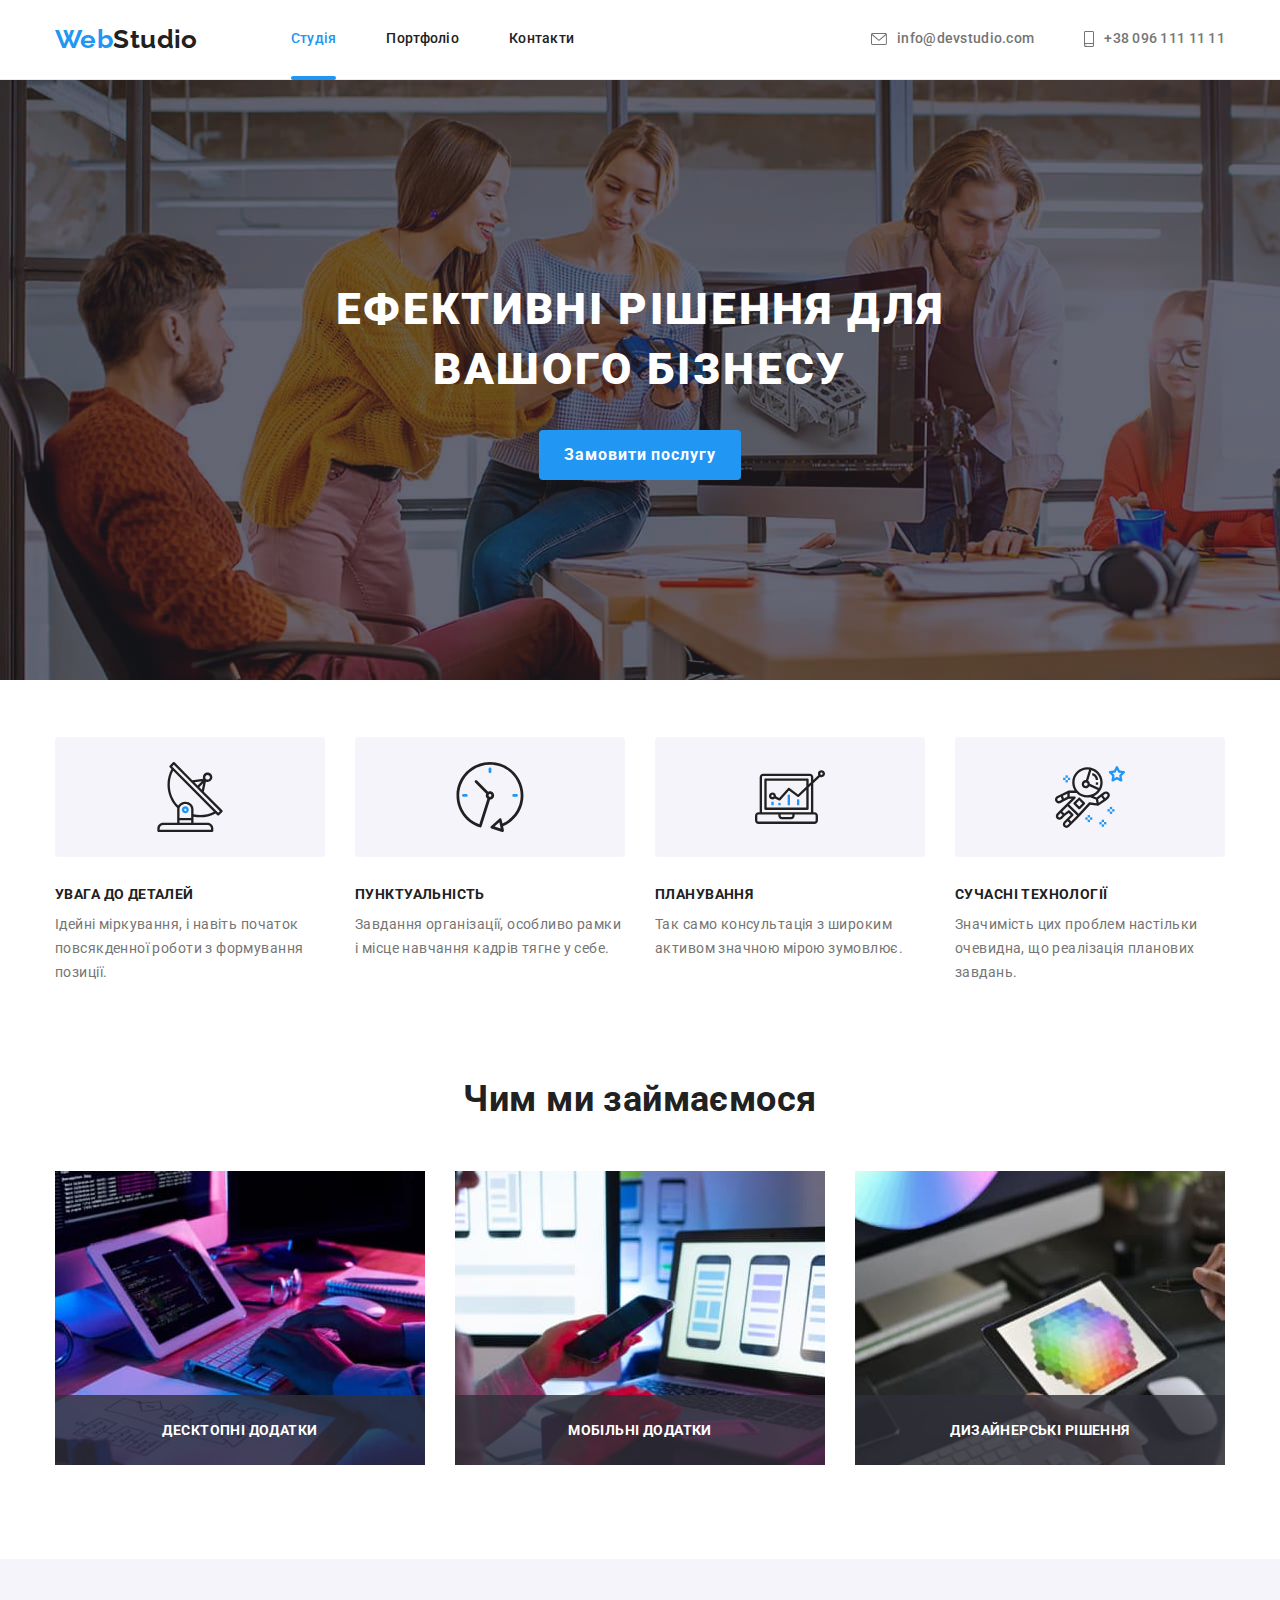
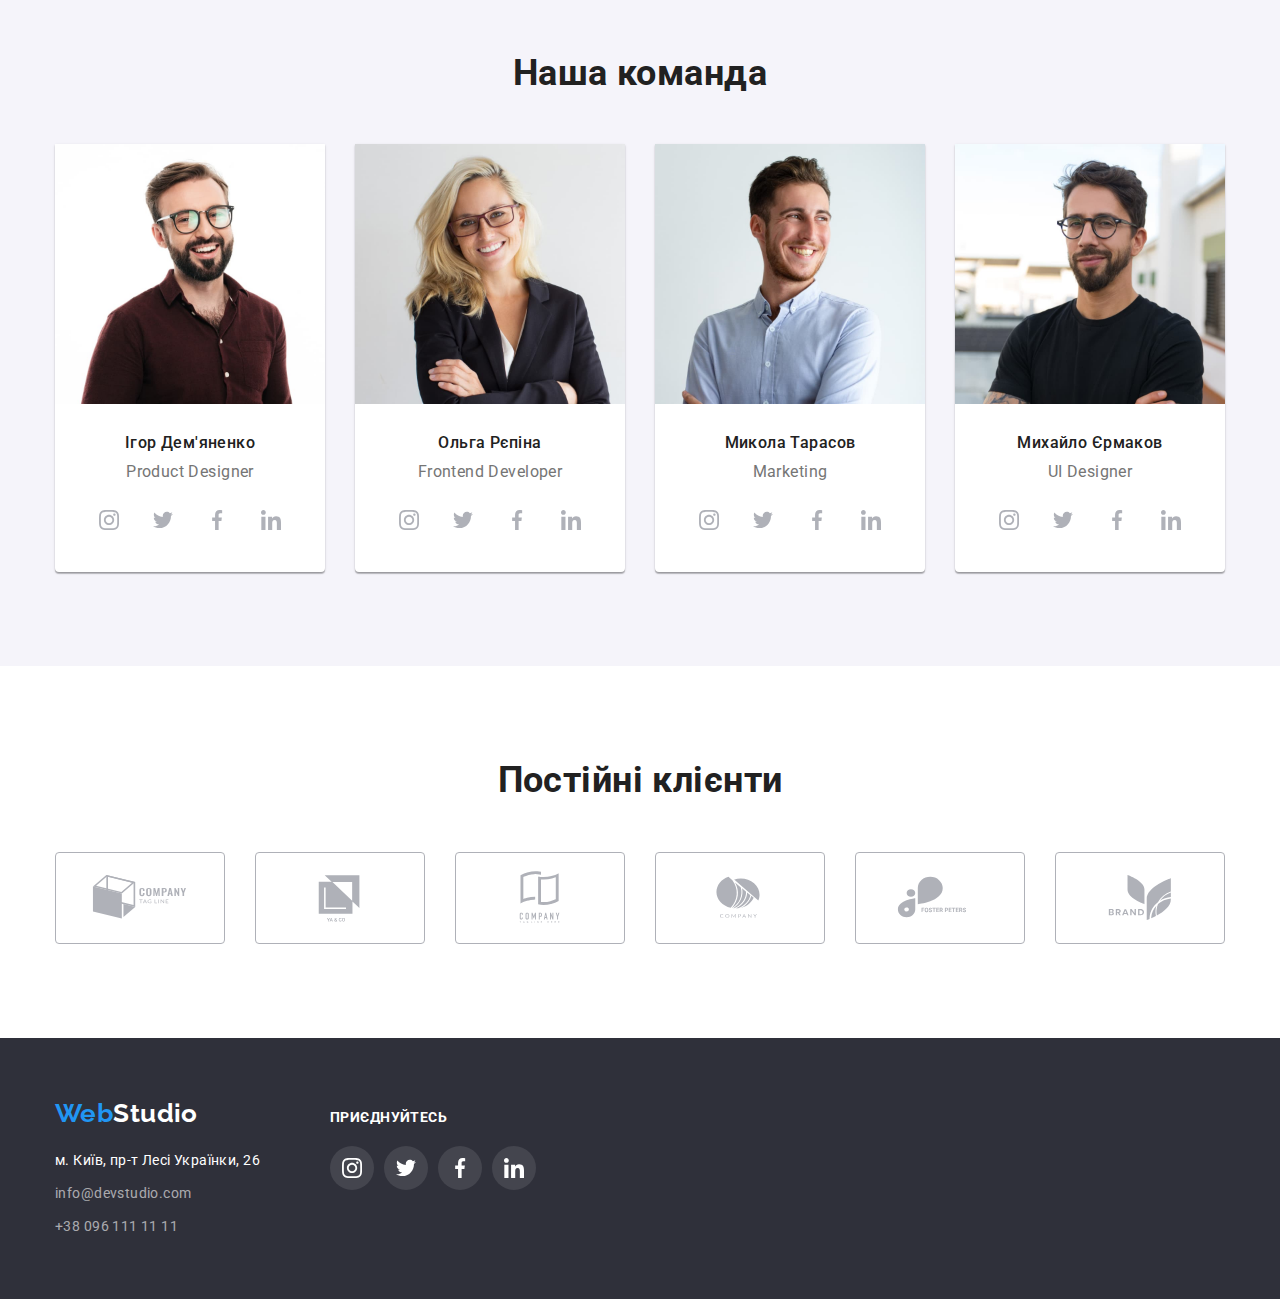
==== index.html @ 9816e1a6 "home5" ====
<!DOCTYPE html>
<html lang="uk">
  <head>
    <meta charset="UTF-8" />
    <meta http-equiv="X-UA-Compatible" content="IE=edge" />
    <meta name="viewport" content="width=device-width, initial-scale=1.0" />
    <title>Студія</title>
    <link rel="preconnect" href="https://fonts.googleapis.com" />
    <link rel="preconnect" href="https://fonts.gstatic.com" crossorigin />
    <link
      href="https://fonts.googleapis.com/css2?family=Raleway:wght@700&family=Roboto:wght@400;500;700;900&display=swap"
      rel="stylesheet"
    />
    <link
      rel="stylesheet"
      href="https://cdnjs.cloudflare.com/ajax/libs/modern-normalize/1.0.0/modern-normalize.min.css"
    />
    <link rel="stylesheet" href="./css/styles.css" />
  </head>
  <body>
    <!--header-->
    <header class="page-header header-portfolio">
      <div class="container">
        <a href="./index.html" class="header-logo-design logo-link"
          ><span class="web-customazation">Web</span>Studio</a
        >
        <nav>
          <ul class="header-list">
            <li class="header-item">
              <a href="./index.html" class="nav-link header-text current-link">Студія</a>
            </li>
            <li class="header-item">
              <a href="./portfolio.html" class="nav-link header-text">Портфоліо</a>
            </li>
            <li class="header-item">
              <a href="#" class="nav-link header-text">Контакти</a>
            </li>
          </ul>
        </nav>
        <ul class="header-contact-info">
          <li class="contact-icon">
            <a
              href="mailto:info@devstudio.com"
              class="mail-design header-text link-design"
            >
              <svg class="icon-image-nav" width="16" height="12">
                <use href="./img/icons.svg#icon-envelope"></use>
              </svg>
              info@devstudio.com</a
            >
          </li>
          <li class="contact-icon">
            <a href="tel:+380961111111" class="tel-design header-text link-design">
              <svg class="icon-image-nav" width="10" height="16">
                <use href="./img/icons.svg#icon-smartphone"></use>
              </svg>
              +38 096 111 11 11</a
            >
          </li>
        </ul>
      </div>
    </header>
    <main>
      <!--section heroe-->
      <section class="heroe-section-design">
        <div class="heroe-container container">
          <h1 class="heroe-title">Ефективні рішення для вашого бізнесу</h1>
          <button type="button" class="heroe-button-design" data-modal-open>
            Замовити послугу
          </button>
        </div>
      </section>
      <!--Чим ми займаємося-->
      <section class="our-activity">
        <div class="container">
          <h2 class="visual-hidden">Наші особливості</h2>
          <ul class="main-prop-list">
            <li class="main-prop-item">
              <div class="prop-icon">
                <svg class="icon-image" width="70" height="70">
                  <use href="./img/icons.svg#icon-antenna"></use>
                </svg>
              </div>
              <h3 class="main-prop-title">Увага до деталей</h3>
              <p class="main-prop-text">
                Ідейні міркування, і навіть початок повсякденної роботи з формування
                позиції.
              </p>
            </li>
            <li class="main-prop-item">
              <div class="prop-icon">
                <svg class="icon-image" width="70" height="70">
                  <use href="./img/icons.svg#icon-clock"></use>
                </svg>
              </div>
              <h3 class="main-prop-title">Пунктуальність</h3>
              <p class="main-prop-text">
                Завдання організації, особливо рамки і місце навчання кадрів тягне у себе.
              </p>
            </li>
            <li class="main-prop-item">
              <div class="prop-icon">
                <svg class="icon-image" width="70" height="70">
                  <use href="./img/icons.svg#icon-diagram"></use>
                </svg>
              </div>
              <h3 class="main-prop-title">Планування</h3>
              <p class="main-prop-text">
                Так само консультація з широким активом значною мірою зумовлює.
              </p>
            </li>
            <li class="main-prop-item">
              <div class="prop-icon">
                <svg class="icon-image" width="70" height="70">
                  <use href="./img/icons.svg#icon-astronaut"></use>
                </svg>
              </div>
              <h3 class="main-prop-title">Сучасні технології</h3>
              <p class="main-prop-text">
                Значимість цих проблем настільки очевидна, що реалізація планових завдань.
              </p>
            </li>
          </ul>
        </div>
      </section>
      <section class="about-our-activity">
        <div class="container">
          <h2 class="about-our-activity-title centered">Чим ми займаємося</h2>
          <ul class="activity-list">
            <li class="activity-item">
              <img
                src="./img/box1.jpg"
                alt="планшет і клавіатура"
                width="370"
                height="294"
              />
              <p class="activity-text">Десктопні додатки</p>
            </li>
            <li class="activity-item">
              <img src="./img/box2.jpg" alt="телефон в руках" width="370" height="294" />
              <p class="activity-text">Мобільні додатки</p>
            </li>
            <li class="activity-item">
              <img src="./img/box3.jpg" alt="кольорографіка" width="370" height="294" />
              <p class="activity-text">Дизайнерські рішення</p>
            </li>
          </ul>
        </div>
      </section>
      <!--Команда-->
      <section class="our-team-section">
        <div class="container team-section">
          <h2 class="our-team-title centered">Наша команда</h2>
          <ul class="our-team-list">
            <li class="our-team-item">
              <img src="./img/team1.jpg" alt="Ігор Дем'яненко" width="270" height="260" />
              <div class="team-border">
                <h3 class="team-name">Ігор Дем'яненко</h3>
                <p class="team-position">Product Designer</p>
                <ul class="team-soc-list">
                  <li class="team-soc-item">
                    <a href="" class="team-soc-link link">
                      <svg class="team-soc-icon" width="20" height="20">
                        <use href="./img/icons.svg#icon-instagram"></use>
                      </svg>
                    </a>
                  </li>
                  <li class="team-soc-item">
                    <a href="" class="team-soc-link link">
                      <svg class="team-soc-icon" width="20" height="20">
                        <use href="./img/icons.svg#icon-twitter"></use>
                      </svg>
                    </a>
                  </li>
                  <li class="team-soc-item">
                    <a href="" class="team-soc-link link">
                      <svg class="team-soc-icon" width="20" height="20">
                        <use href="./img/icons.svg#icon-facebook"></use>
                      </svg>
                    </a>
                  </li>
                  <li class="team-soc-item">
                    <a href="" class="team-soc-link link">
                      <svg class="team-soc-icon" width="20" height="20">
                        <use href="./img/icons.svg#icon-linkedin"></use>
                      </svg>
                    </a>
                  </li>
                </ul>
              </div>
            </li>
            <li class="our-team-item">
              <img src="./img/team2.jpg" alt="Ольга Рєпіна" width="270" height="260" />
              <div class="team-border">
                <h3 class="team-name">Ольга Рєпіна</h3>
                <p class="team-position">Frontend Developer</p>
                <ul class="team-soc-list">
                  <li class="team-soc-item">
                    <a href="" class="team-soc-link link">
                      <svg class="team-soc-icon" width="20" height="20">
                        <use href="./img/icons.svg#icon-instagram"></use>
                      </svg>
                    </a>
                  </li>
                  <li class="team-soc-item">
                    <a href="" class="team-soc-link link">
                      <svg class="team-soc-icon" width="20" height="20">
                        <use href="./img/icons.svg#icon-twitter"></use>
                      </svg>
                    </a>
                  </li>
                  <li class="team-soc-item">
                    <a href="" class="team-soc-link link">
                      <svg class="team-soc-icon" width="20" height="20">
                        <use href="./img/icons.svg#icon-facebook"></use>
                      </svg>
                    </a>
                  </li>
                  <li class="team-soc-item">
                    <a href="" class="team-soc-link link">
                      <svg class="team-soc-icon" width="20" height="20">
                        <use href="./img/icons.svg#icon-linkedin"></use>
                      </svg>
                    </a>
                  </li>
                </ul>
              </div>
            </li>
            <li class="our-team-item">
              <img src="./img/team3.jpg" alt="Микола Тарасов" width="270" height="260" />
              <div class="team-border">
                <h3 class="team-name">Микола Тарасов</h3>
                <p class="team-position">Marketing</p>
                <ul class="team-soc-list">
                  <li class="team-soc-item">
                    <a href="" class="team-soc-link link">
                      <svg class="team-soc-icon" width="20" height="20">
                        <use href="./img/icons.svg#icon-instagram"></use>
                      </svg>
                    </a>
                  </li>
                  <li class="team-soc-item">
                    <a href="" class="team-soc-link link">
                      <svg class="team-soc-icon" width="20" height="20">
                        <use href="./img/icons.svg#icon-twitter"></use>
                      </svg>
                    </a>
                  </li>
                  <li class="team-soc-item">
                    <a href="" class="team-soc-link link">
                      <svg class="team-soc-icon" width="20" height="20">
                        <use href="./img/icons.svg#icon-facebook"></use>
                      </svg>
                    </a>
                  </li>
                  <li class="team-soc-item">
                    <a href="" class="team-soc-link link">
                      <svg class="team-soc-icon" width="20" height="20">
                        <use href="./img/icons.svg#icon-linkedin"></use>
                      </svg>
                    </a>
                  </li>
                </ul>
              </div>
            </li>
            <li class="our-team-item">
              <img src="./img/team4.jpg" alt="Михайло Єрмаков" width="270" height="260" />
              <div class="team-border">
                <h3 class="team-name">Михайло Єрмаков</h3>
                <p class="team-position">UI Designer</p>
                <ul class="team-soc-list">
                  <li class="team-soc-item">
                    <a href="" class="team-soc-link link">
                      <svg class="team-soc-icon" width="20" height="20">
                        <use href="./img/icons.svg#icon-instagram"></use>
                      </svg>
                    </a>
                  </li>
                  <li class="team-soc-item">
                    <a href="" class="team-soc-link link">
                      <svg class="team-soc-icon" width="20" height="20">
                        <use href="./img/icons.svg#icon-twitter"></use>
                      </svg>
                    </a>
                  </li>
                  <li class="team-soc-item">
                    <a href="" class="team-soc-link link">
                      <svg class="team-soc-icon" width="20" height="20">
                        <use href="./img/icons.svg#icon-facebook"></use>
                      </svg>
                    </a>
                  </li>
                  <li class="team-soc-item">
                    <a href="" class="team-soc-link link">
                      <svg class="team-soc-icon" width="20" height="20">
                        <use href="./img/icons.svg#icon-linkedin"></use>
                      </svg>
                    </a>
                  </li>
                </ul>
              </div>
            </li>
          </ul>
        </div>
      </section>
      <!--Постійний клієнти-->
      <section class="our-clients clients-section">
        <div class="container">
          <h2 class="clients-title centered">Постійні клієнти</h2>
          <ul class="our-clients-list">
            <li class="our-clients-item">
              <a href="#" class="our-clients-link">
                <svg class="client-icon" width="106" height="60">
                  <use href="./img/icons.svg#icon-Logo"></use>
                </svg>
              </a>
            </li>
            <li class="our-clients-item">
              <a href="#" class="our-clients-link">
                <svg class="client-icon" width="106" height="60">
                  <use href="./img/icons.svg#icon-Logo1"></use>
                </svg>
              </a>
            </li>
            <li class="our-clients-item">
              <a href="#" class="our-clients-link">
                <svg class="client-icon" width="106" height="60">
                  <use href="./img/icons.svg#icon-Logo2"></use>
                </svg>
              </a>
            </li>
            <li class="our-clients-item">
              <a href="#" class="our-clients-link">
                <svg class="client-icon" width="106" height="60">
                  <use href="./img/icons.svg#icon-Logo3"></use>
                </svg>
              </a>
            </li>
            <li class="our-clients-item">
              <a href="#" class="our-clients-link">
                <svg class="client-icon" width="106" height="60">
                  <use href="./img/icons.svg#icon-Logo4"></use>
                </svg>
              </a>
            </li>
            <li class="our-clients-item">
              <a href="#" class="our-clients-link">
                <svg class="client-icon" width="106" height="60">
                  <use href="./img/icons.svg#icon-Logo5"></use>
                </svg>
              </a>
            </li>
          </ul>
        </div>
      </section>
    </main>
    <!--Футер-->
    <footer class="footer-design">
      <div class="container footer-section">
        <div class="footer-logo-nav">
          <a href="./index.html" class="footer-logo-design logo-link"
            ><span class="web-customazation">Web</span>Studio</a
          >
          <address class="footer-address-list">
            <ul class="address-position-list">
              <li class="address-position">
                <a
                  class="address-contact-info link-design"
                  href="https://goo.gl/maps/CPtrU1FHBa2aNyZL9"
                  target="_blank"
                  rel="noopener noreferrer"
                >
                  <span class="street-info">м. Київ, пр-т Лесі Українки, 26</span></a
                >
              </li>
              <li class="address-position">
                <a
                  href="mailto:info@devstudio.com"
                  class="footer-mail-design footer-link-design"
                  >info@devstudio.com</a
                >
              </li>
              <li class="address-position">
                <a href="tel:+380961111111" class="footer-tel-design footer-link-design"
                  >+38 096 111 11 11</a
                >
              </li>
            </ul>
          </address>
        </div>
        <div class="soc-net-section">
          <h2 class="comp-net-title">Приєднуйтесь</h2>
          <ul class="comp-net-list list">
            <li class="comp-net-item">
              <a href="#" class="comp-net-link link">
                <svg class="comp-net-icon" width="20" height="20">
                  <use href="./img/icons.svg#icon-instagram"></use></svg
              ></a>
            </li>
            <li>
              <a href="#" class="comp-net-link link">
                <svg class="comp-net-icon" width="20" height="20">
                  <use href="./img/icons.svg#icon-twitter"></use></svg
              ></a>
            </li>
            <li>
              <a href="#" class="comp-net-link link">
                <svg class="comp-net-icon" width="20" height="20">
                  <use href="./img/icons.svg#icon-facebook"></use></svg
              ></a>
            </li>
            <li>
              <a href="#" class="comp-net-link link">
                <svg class="comp-net-icon" width="20" height="20">
                  <use href="./img/icons.svg#icon-linkedin"></use></svg
              ></a>
            </li>
          </ul>
        </div>
      </div>
    </footer>
    <div class="backdrop is-hidden" data-modal>
      <div class="modal-window">
        <button type="button" class="modal-button" data-modal-close>
          <svg class="modal-icon" width="11" height="11">
            <use href="./img/icons.svg#icon-Vector"></use>
          </svg>
        </button>
      </div>
    </div>
    <script src="./js/modal.js"></script>
  </body>
</html>
---- css/styles.css ----
/* оформлення головної сторінки */

/* Header navigation design */
:root {
  --color-one--: #ffffff;
  --color-two--: #2196f3;
  --color-three--: #212121;
  --color-four--: #757575;
  --color-five--: #f5f4fa;
}

html {
  box-sizing: border-box;
}
*,
*::after,
*::before {
  box-sizing: border-box;
}

body {
  font-family: "Roboto", sans-serif;
  font-size: 14px;
  letter-spacing: 0.03em;
  color: var(--color-three--);
  background-color: var(--color-one--);
  margin: 0;
}
ul {
  list-style: none;
  padding: 0;
  margin: 0;
}
/* .link-design {
  text-decoration: none;
} */
.logo-link {
  text-decoration: none;
}

img {
  display: block;
  max-width: 100%;
  height: auto;
}

/*------------------------ HEADER DESIGN--------------------*/
.container {
  width: 1200px;
  margin-right: auto;
  margin-left: auto;
  padding-left: 15px;
  padding-right: 15px;
}
.page-header {
  height: 80px;
  border-bottom: 1px solid #ececec;
  padding-top: 24px;
  padding-bottom: 24px;
}

.header-text {
  font-weight: 500;
  font-size: 14px;
  line-height: 1.14;
  letter-spacing: 0.02em;
}
.footer-logo-design,
.web-customazation {
  font-family: Raleway, sans-serif;
  font-weight: 700;
  font-size: 26px;
  line-height: 1.19;
  color: var(--color-one--);
}

.header-logo-design {
  font-family: "Raleway", sans-serif;
  font-weight: 700;
  font-size: 26px;
  line-height: 1.19;
  color: var(--color-three--);
  margin-right: 93px;
  align-items: center;
}
.header-list {
  display: flex;
  align-items: center;
}

.header-item:not(:last-child) {
  margin-right: 50px;
}
.page-header .container {
  display: flex;
  align-items: center;
}

.portfolio-contact-info,
.header-contact-info {
  margin-left: auto;
}
.page-header .portfolio-contact-info {
  display: flex;
  column-gap: 30px;
}
.page-header .header-contact-info {
  display: flex;
  column-gap: 50px;
}
.contact-icon {
  display: flex;
  background-color:transparent;
  align-items: center;
  justify-items: center;
  fill:var(--color-four--);

}

.icon-image-nav{
  margin-right: 10px;
}

.contact-icon:hover, 
.contact-icon:focus {
  background-color: var(--color-one--);
  fill: var(--color-two--);
}

.mail-design,
.tel-design {
  display: flex;
  align-items: center;
}

/*-------------------------links design--------------------------------*/

.link-design {
  color: var(--color-three--);
  text-decoration: none;
  transition: background-color 250ms cubic-bezier(0.4, 0, 0.2, 1);
}
.nav-link {
 color: var(--color-three--);
 display: block;
  text-decoration: none;
  position: relative; 

  transition: background-color 250ms cubic-bezier(0.4, 0, 0.2, 1);
}

.nav-link.current-link::after {
  content: '';
  display: block;
  width: 100%;
  height: 4px;
  border-radius: 2px;
  background-color: var(--color-two--);
  position: absolute;
  left: 0;
  bottom: -33px;
}

.nav-link:hover,
.nav-link:focus,
.web-customazation,
.link-design:hover,
.link-design:focus,
.mail-design:hover,
.mail-design:focus,
.tel-design:hover,
.tel-design:focus {
  color: var(--color-two--);
}
.mail-design,
.tel-design {
  color: var(--color-four--);
}
.section {
  display: block;
}

.centered {
  text-align: center;
}

/*------------------------ HEROE SECTION DESIGN--------------------*/

.heroe-title {
  font-weight: 900;
  font-size: 44px;
  line-height: 1.36;
  letter-spacing: 0.06em;
  text-transform: uppercase;
  color: var(--color-one--);
  max-width: 696px;
  display: inline-block;
  margin: 0;
}

.heroe-section-design {
  height: 600px;
  background-image:linear-gradient(
  rgba(47, 48, 58, 0.4), 
  rgba(47, 48, 58, 0.4)), 
  url(../img/hero-bg.jpg);
  background-color: #C4C4C4;
  padding: 200px 0px;
  text-align: center;
  margin-left: auto;
  margin-right: auto;
}
.heroe-container {
  width: 696px;
}

.heroe-button-design {
  font-family: inherit;
  font-weight: 700;
  font-size: 16px;
  line-height: 1.87;
  letter-spacing: 0.06em;
  color: var(--color-one--);
  background-color: var(--color-two--);
  cursor: pointer;
  border-radius: 4px;
  border: transparent;
  padding: 10px 25px;
  display: inline-block;
  text-align: center;
  margin-top: 30px;
  transition: background-color 250ms cubic-bezier(0.4, 0, 0.2, 1);
}

.heroe-button-design:hover,
.heroe-button-design:focus {
  background-color: #188ce8;
  box-shadow: 0px 4px 4px rgba(0, 0, 0, 0.25));
}

/*------------------------ЧИМ МИ ЗАЙМАЄМОСЯ--------------------*/
.visual-hidden {
  position: absolute;
  white-space: nowrap;
  width: 1px;
  height: 1px;
  overflow: hidden;
  border: 0;
  padding: 0;
  clip: rect(0 0 0 0);
  clip-path: inset(50%);
  margin: -1px;
}
.our-activity {
  padding-top: 57px;
  padding-bottom: 94px;
}

h3.main-prop-title {
  margin-top: 0;
}

.main-prop-list {
  display: flex;
  column-gap: 30px;
}
.main-prop-list .main-prop-item {
  width: calc((100% - 90px) / 4);
  justify-content: center;
}
.main-prop-title {
  font-weight: 700;
  font-size: 14px;
  line-height: 1.14;
  text-transform: uppercase;
  margin-bottom: 10px;
}
.main-prop-text {
  font-weight: 400;
  font-size: 14px;
  line-height: 1.71;
  color: var(--color-four--);
  margin-bottom: 0;
  margin-top: 0;
}

.prop-icon {
  margin-bottom: 30px;
  background-color:#F5F4FA; 
  border-radius: 4px;
  display: flex;
  margin-left: auto;
  margin-right: auto;
  justify-content: center;
  align-items: center;
  width: 270px;
  height: 120px;
}


/*------------------------ ABOUT OUR ACTIVITY--------------------*/

.about-our-activity {
  padding-bottom: 94px;
}

.about-our-activity-title {
  font-family: inherit;
  font-weight: 700;
  font-size: 36px;
  line-height: 1.16;
  margin-top: 0;
  margin-bottom: 50px;
}

.activity-list {
  display: flex;
  column-gap: 30px;
  flex-direction: row;
}

.activity-text {
  display: flex;
  font-family: inherit;
  font-size: 14px;
  font-weight: 700;
  text-transform: uppercase;
  line-height: 1.17;
  color: var(--color-one--);
  background-color: rgba(47, 48, 58, 0.8);
  height: 70px;
  width: 100%;
  margin: 0;
  padding-top: 27px;
  padding-bottom: 27px; 
  justify-content: center;

  position: absolute;
  bottom: 0;
  right: 0;
}

.activity-item {
  width: calc((100% - 60px) / 3);
  position: relative;
}

/*------------------------ OUR TEAM--------------------*/
.our-team-section {
  background-color: var(--color-five--);
  padding-bottom: 94px;
  padding-top: 94px;
}
.our-team-list {
  display: flex;
  column-gap: 30px;
}
.our-team-item {
  background-color: white;
  width: calc((100% - 90px) / 4);
  border-bottom-left-radius: 4px;
  border-bottom-right-radius: 4px;
  box-shadow: 0px 1px 3px rgba(0, 0, 0, 0.12), 0px 1px 1px rgba(0, 0, 0, 0.14),
    0px 2px 1px rgba(0, 0, 0, 0.2);
}

.team-soc-list {
display: flex;
justify-content: center;
gap: 10px;
}

.team-soc-icon {
  fill:#AFB1B8;
  transition: fill 250ms cubic-bezier(0.4, 0, 0.2, 1);
}

.team-soc-link {
  width: 44px;
  height: 44px;
  border-radius: 50%;
  background-color: transparent;
  display: flex;
  align-items: center;
  justify-content: center;
  transition: background-color 250ms cubic-bezier(0.4, 0, 0.2, 1),
  fill 250ms cubic-bezier(0.4, 0, 0.2, 1);
}

.team-soc-link:hover,
.team-soc-link:focus {
  background-color: var(--color-two--);
}
.team-soc-link:hover .team-soc-icon, 
.team-soc-link:focus .team-soc-icon {
  fill: #ffffff;
}

.team-border {
  padding-bottom: 30px;
  padding-top: 30px;
}

.our-team-title {
  font-weight: 700;
  font-size: 36px;
  line-height: 1.16;
  margin-top: 0;
  margin-bottom: 50px;
}
.team-name {
  font-weight: 500;
  font-size: 16px;
  line-height: 1.18;
  margin-bottom: 10px;
  margin-top: 0;
  text-align: center;

}
.team-position {
  font-size: 16px;
  line-height: 1.18;
  color: var(--color-four--);
  margin: 0;
  text-align: center;
  margin-bottom: 16px;
}

/*------------------------ Наші клієнти--------------------*/

.clients-section {
  padding-top: 94px;
  padding-bottom: 94px;  
}

.clients-title {
  font-family: inherit;
  font-weight: 700;
  font-size: 36px;
  line-height: 1.16;
  margin-top: 0;
  margin-bottom: 50px;
}

.our-clients-list {
  display: flex;
  column-gap: 30px;
}

.our-clients-item{
  width: 170px;
  
}
.our-clients-link {
 display: flex;
 border: 1px solid #AFB1B8; 
 border-radius: 4px;
 width: 100%;
 height: 92px;
 justify-content: center;
 align-items: center;
 fill: #AFB1B8;
 transition: background-color 250ms cubic-bezier(0.4, 0, 0.2, 1),
 fill 250ms cubic-bezier(0.4, 0, 0.2, 1), border 250ms cubic-bezier(0.4, 0, 0.2, 1); 
}

.our-clients-link:hover,
.our-clients-link:focus{
  fill: var(--color-two--);
  border: 1px solid var(--color-two--);
}



/*------------------------ FOOTER--------------------*/
.footer-design {
  background-color: #2f303a;
  padding-top: 60px;
  padding-bottom: 60px;
}
.footer-section{
  display: flex;
  align-items: baseline;
  gap: 70px;
}

.address-position:not(:last-child) {
  margin-top: 0px;
  margin-bottom: 9px;
}

.footer-address-list{
  margin-top: 20px;
}

.address-contact-info {
  font-family: inherit;
  font-size: 14px;
  line-height: 1.71;
  display: inline-block;
}
.street-info {
  color: var(--color-one--);
  font-style: normal;
  transition: color 250ms cubic-bezier(0.4, 0, 0.2, 1);
}
.footer-mail-design,
.footer-tel-design {
  font-family: inherit;
  font-style: normal;
  font-size: 14px;
  line-height: 1.71;
  color: rgba(255, 255, 255, 0.6);
  transition: color 250ms cubic-bezier(0.4, 0, 0.2, 1);
}

.footer-link-design {
  text-decoration: none;
}
.footer-mail-design:hover,
.footer-mail-design:focus,
.footer-tel-design:hover,
.footer-tel-design:focus,
.street-info:hover,
.street-info:focus {
  color: var(--color-two--);
}

.comp-net-title {
  font-family: inherit;
  font-weight: 700;
  font-size: 14px;
  line-height: 1.14;
  color: var(--color-one--);
  text-transform: uppercase;
  justify-content: center;
  margin-top: 0;
  margin-bottom: 0;
}
.soc-net-section{
width: 206px;
}

.comp-net-list{
  display: flex;
  justify-content: center;
  column-gap: 10px;
  margin-top: 20px;
}

.comp-net-icon {
  fill: var(--color-one--);
}

.comp-net-link {
  width: 44px;
  height: 44px;
  border-radius: 50%;
  background-color:rgba(255, 255, 255, 0.1);
  display: flex;
  align-items: center;
  justify-content: center;
  transition: background-color 250ms cubic-bezier(0.4, 0, 0.2, 1),
  fill 250ms cubic-bezier(0.4, 0, 0.2, 1);
}

.comp-net-link:hover,
.comp-net-link:focus {
  background-color: var(--color-two--);
}
.comp-net-link:hover .comp-net-icon, 
.comp-net-link:focus .comp-net-icon {
  fill: #ffffff;

}

/*------------------------ BACKDROP DESIGN--------------------*/
.backdrop {
width: 100%;
height: 100%;
top: 0;
background-color: rgba(0, 0, 0, 0.2);
position: fixed;

transition: opacity 500ms cubic-bezier(0.25, 0.46, 0.45, 0.94), visibility 500ms;
}

.modal-window {
height: 581px;
width: 528px;
background-color: var(--color-one--);
box-shadow: 0px 1px 3px rgba(0, 0, 0, 0.12), 0px 1px 1px rgba(0, 0, 0, 0.14), 0px 2px 1px rgba(0, 0, 0, 0.2);
border-radius: 4px;
position: absolute;
top: 50%;
left: 50%;
transform: translate(-50%, -50%) scale(1) rotate(0);
transition: transform 400ms linear, height 500ms linear;
}

.backdrop.is-hidden .modal-window {
  transform: translate(-50%,-50%) scale(0) rotate(-180deg);
  transition: transform 400ms linear;
}

.modal-button {
  display: flex;
  align-items: center;
  justify-content: center;
  position: absolute;
  top: 8px;
  right: 8px;
  height: 30px;
  width: 30px;
  border-radius: 50%;
  background-color: var(--color-one--);
  border: 1px solid rgba(0, 0, 0, 0.1);
  box-shadow: 0px 1px 3px rgba(0, 0, 0, 0.12), 0px 1px 1px rgba(0, 0, 0, 0.14), 0px 2px 1px rgba(0, 0, 0, 0.2);

}

.is-hidden {
  opacity: 0;
  visibility: hidden;
  pointer-events: none;
}


/*------------------------ PORTFOLIO PAGE DESIGN--------------------*/
.current-link {
  color: var(--color-two--);
}

/*-------------------BUTTONS----------------------*/
.btn-design {
  font-family: inherit;
  font-size: 16px;
  line-height: 1.62;
  font-weight: 500;
  background: var(--color-five--);
  color: var(--color-three--)
  cursor: pointer;
  border-radius: 4px;
  border-color: transparent;
  padding: 6px 22px;
  display: inline-block;
  text-align: center;
  shadow: 0px 4px 4px rgba(0, 0, 0, 0.25);
  transition: color 250ms cubic-bezier(0.4, 0, 0.2, 1),
  background-color 250ms cubic-bezier(0.4, 0, 0.2, 1),
  box-shadow 250ms cubic-bezier(0.4, 0, 0.2, 1),
  border-radius 250ms cubic-bezier(0.4, 0, 0.2, 1);
}

  .btn-design:hover,
  .btn-design:focus {
  color: var(--color-one--);
  background-color: var(--color-two--);
  box-shadow: 0px 3px 1px rgba(0, 0, 0, 0.1), 0px 1px 2px rgba(0, 0, 0, 0.08), 0px 2px 2px rgba(0, 0, 0, 0.12);
border-radius: 4px;
}
/*------------------------ PROJECTS EXAMPLES--------------------*/
.work-filtr {
  padding-top: 83px;
  padding-bottom: 105px;
}

.work-filtr-list {
  display: flex;
  justify-content: center;
  margin-bottom: 50px;
  column-gap: 8px;
}
.project-example-list {
  display: flex;
  flex-wrap: wrap;
  gap: 30px;
}
.project-example-link{
  display: block;
}

.project-example-item {
  width: calc((100% - 60px) / 3);
  margin-bottom: 30px;
}

.project-example-item:hover .project-slider-text{
transform: translateY(0);
}
.project-slider {
  position: relative;
  overflow: hidden;
}
.project-slider-text {
  font-family: inherit;
  position: absolute;
  display: block;
  top: 0;
  left: 0;
  font-size: 18px;
  font-weight: 400;
  line-height: 1.55;
  background-color:var(--color-two--) ;
  color:var(--color-one--);
  margin: 0;
  height: 100%;
  padding: 63px 24px;

  transform: translateY(100%);
  transition: transform 300ms cubic-bezier(0.4, 0, 0.2, 1);

}

.project-example-item:hover,
.project-example-item:focus 
.project-slider-text {
  box-shadow: 0px 1px 1px rgba(0, 0, 0, 0.12), 
0px 4px 4px rgba(0, 0, 0, 0.06), 
1px 4px 6px rgba(0, 0, 0, 0.16);
}

.text-border {
  border-right: 1px solid #ececec;
  border-left: 1px solid #ececec;
  border-bottom: 1px solid #ececec;
  padding: 20px 24px;
}

.project-text {
  font-size: 16px;
  line-height: 1.8;
  color: var(--color-four--);
  margin-top: 0;
  margin-bottom: 0;
}
.project-title {
  font-weight: 700;
  font-size: 18px;
  line-height: 2;
  letter-spacing: 0.06em;
  color: var(--color-three--);
  margin-bottom: 4px;
  margin-top: 0;
}

a {
  text-decoration: none;
}
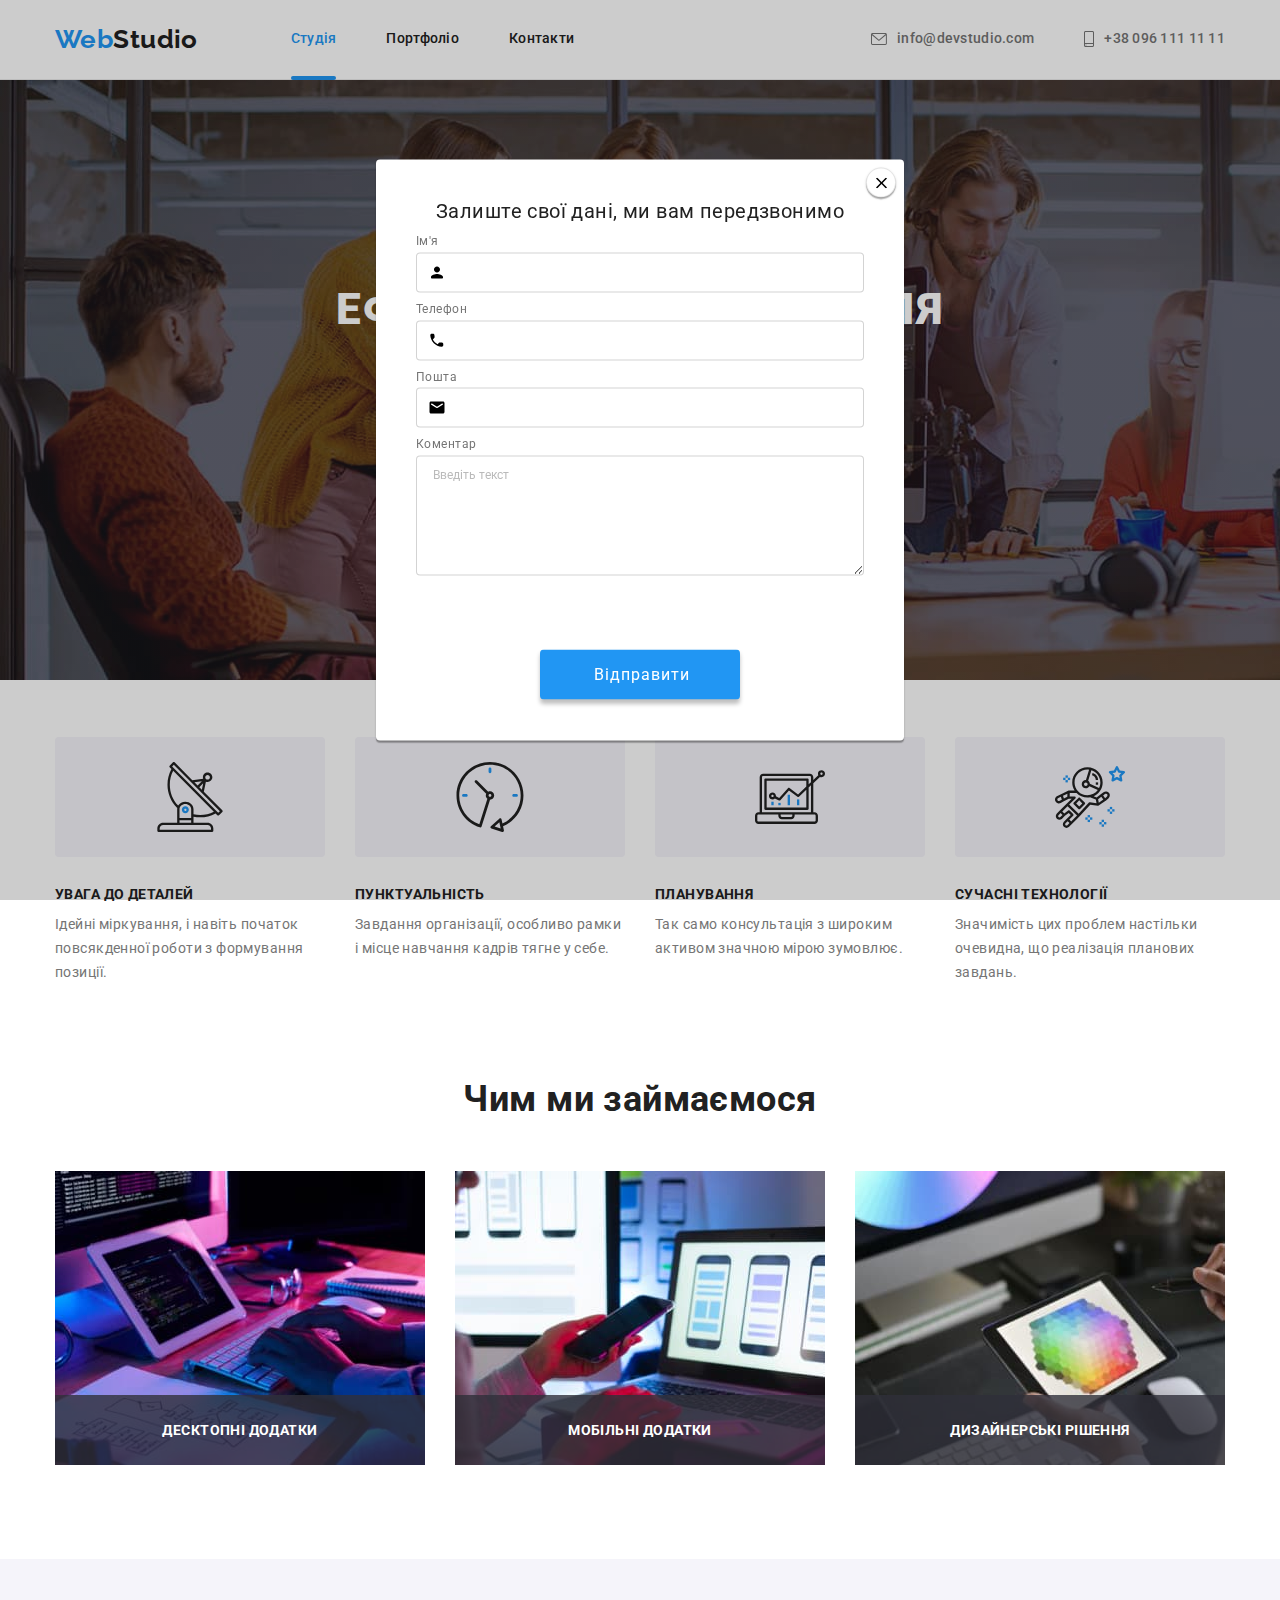
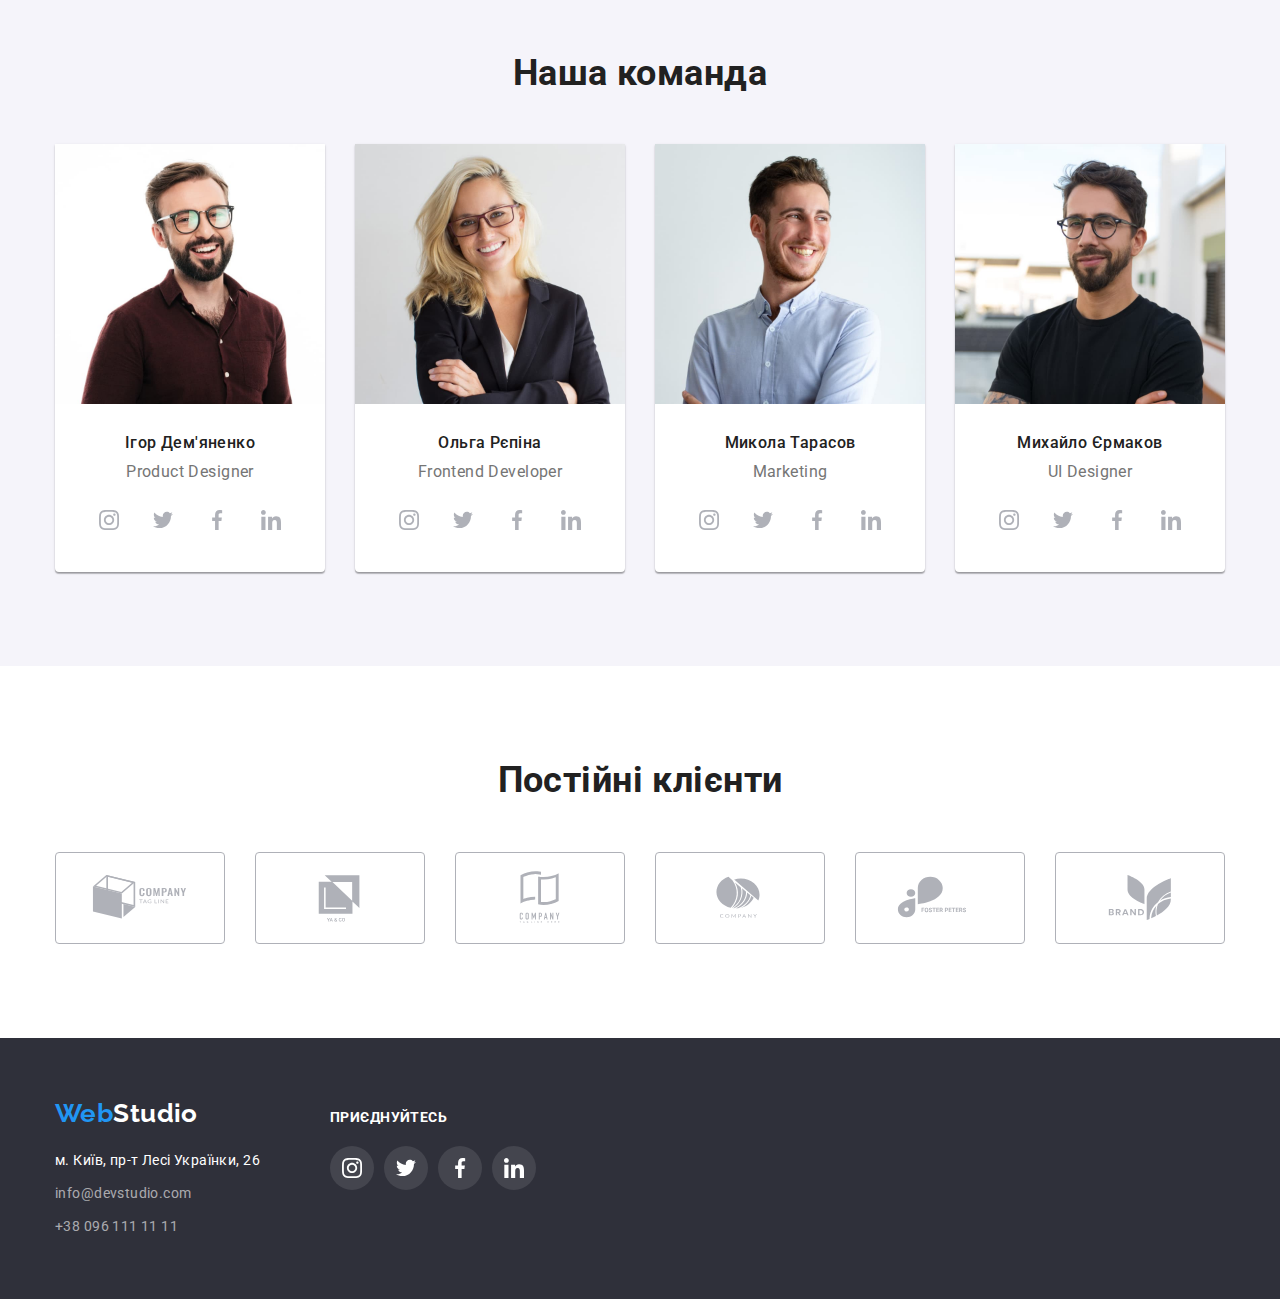
==== commit 21aa002e: "first variant of modal form added" ====
--- a/index.html
+++ b/index.html
@@ -419,13 +419,64 @@
         </div>
       </div>
     </footer>
-    <div class="backdrop is-hidden" data-modal>
+    <div class="backdrop" data-modal>
       <div class="modal-window">
         <button type="button" class="modal-button" data-modal-close>
           <svg class="modal-icon" width="11" height="11">
             <use href="./img/icons.svg#icon-Vector"></use>
           </svg>
         </button>
+        <p class="modal-title">Залиште свої дані, ми вам передзвонимо</p>
+        <form class="modal-form">
+          <div class="input-field">
+          <label>
+            <span class="input-title">Ім'я</span>
+            <input 
+            type="text" 
+            name="username" 
+            class="input-form">
+          </label>
+          <svg class="input-icon" width="18" height="18">
+            <use href="./img/icons.svg#icon-person-black-18dp-1"></use>
+          </svg>
+        </div>
+        <div class="input-field">
+          <label>
+            <span class="input-title">Телефон</span>
+            <input
+            minlength="10"
+            maxlength="13" 
+            type="tel" 
+            name="user_phone" 
+            class="input-form">
+          </label>
+          <svg class="input-icon" width="18" height="18">
+            <use href="./img/icons.svg#icon-phone-black-18dp-1"></use>
+          </svg>
+        </div> 
+        <div class="input-field">
+          <label>
+            <span class="input-title">Пошта</span>
+            <input 
+            type="mail" 
+            name="user_email" 
+            class="input-form"
+            required> 
+          </label>
+          <svg class="input-icon" width="18" height="18">
+            <use href="./img/icons.svg#icon-email-black-18dp-1"></use>
+          </svg>
+        </div>
+        <div class="input-field">
+          <label>  
+          <span class="input-title">Коментар</span>
+            <textarea name="comment" 
+            class="input-form-comment"
+            placeholder="Введіть текст"></textarea>
+          </label>
+        </div>
+          <button type="submit" class="form-btn">Відправити</button>
+        </form>
       </div>
     </div>
     <script src="./js/modal.js"></script>
--- a/css/styles.css
+++ b/css/styles.css
@@ -584,47 +584,6 @@
 
 transition: opacity 500ms cubic-bezier(0.25, 0.46, 0.45, 0.94), visibility 500ms;
 }
-
-.modal-window {
-height: 581px;
-width: 528px;
-background-color: var(--color-one--);
-box-shadow: 0px 1px 3px rgba(0, 0, 0, 0.12), 0px 1px 1px rgba(0, 0, 0, 0.14), 0px 2px 1px rgba(0, 0, 0, 0.2);
-border-radius: 4px;
-position: absolute;
-top: 50%;
-left: 50%;
-transform: translate(-50%, -50%) scale(1) rotate(0);
-transition: transform 400ms linear, height 500ms linear;
-}
-
-.backdrop.is-hidden .modal-window {
-  transform: translate(-50%,-50%) scale(0) rotate(-180deg);
-  transition: transform 400ms linear;
-}
-
-.modal-button {
-  display: flex;
-  align-items: center;
-  justify-content: center;
-  position: absolute;
-  top: 8px;
-  right: 8px;
-  height: 30px;
-  width: 30px;
-  border-radius: 50%;
-  background-color: var(--color-one--);
-  border: 1px solid rgba(0, 0, 0, 0.1);
-  box-shadow: 0px 1px 3px rgba(0, 0, 0, 0.12), 0px 1px 1px rgba(0, 0, 0, 0.14), 0px 2px 1px rgba(0, 0, 0, 0.2);
-
-}
-
-.is-hidden {
-  opacity: 0;
-  visibility: hidden;
-  pointer-events: none;
-}
-
 
 /*------------------------ PORTFOLIO PAGE DESIGN--------------------*/
 .current-link {
@@ -747,3 +706,125 @@
 a {
   text-decoration: none;
 }
+
+/*------------------------ MODAL WINDOW--------------------*/
+.modal-window {
+height: 581px;
+width: 528px;
+background-color: var(--color-one--);
+box-shadow: 0px 1px 3px rgba(0, 0, 0, 0.12), 0px 1px 1px rgba(0, 0, 0, 0.14), 0px 2px 1px rgba(0, 0, 0, 0.2);
+border-radius: 4px;
+position: absolute;
+top: 50%;
+left: 50%;
+transform: translate(-50%, -50%) scale(1) rotate(0);
+transition: transform 400ms linear, height 500ms linear;
+padding: 40px;
+}
+
+.backdrop.is-hidden .modal-window {
+  transform: translate(-50%,-50%) scale(0) rotate(-180deg);
+  transition: transform 400ms linear;
+}
+
+.modal-button {
+  display: flex;
+  align-items: center;
+  justify-content: center;
+  position: absolute;
+  top: 8px;
+  right: 8px;
+  height: 30px;
+  width: 30px;
+  border-radius: 50%;
+  background-color: var(--color-one--);
+  border: 1px solid rgba(0, 0, 0, 0.1);
+  box-shadow: 0px 1px 3px rgba(0, 0, 0, 0.12), 0px 1px 1px rgba(0, 0, 0, 0.14), 0px 2px 1px rgba(0, 0, 0, 0.2);
+}
+
+.is-hidden {
+  opacity: 0;
+  visibility: hidden;
+  pointer-events: none;
+}
+
+.modal-title{
+  font-size: 20px;
+  color: var(--color-three--);
+  display: block;
+  text-align: center;
+  margin-bottom: 12px;
+  margin-top: 0;
+}
+.input-form{
+  display: block;
+  width: 100%;
+  height: 40px;
+  border-radius: 4px;
+  border: 1px solid rgba(33, 33, 33, 0.2);
+  font-size: 12px;
+  color: rgba(117, 117, 117, 0.5);
+  padding-left: 42px;
+}
+.input-title{
+  display: block;
+  font-size: 12px;
+  color: var(--color-four--);
+  margin-bottom: 4px;
+}
+.input-form-comment{
+  display: block;
+  font-size: 12px;
+  color: var(--color-four--);
+  height: 120px; 
+  width: 100%;
+  border-radius: 4px;
+  border: 1px solid rgba(33, 33, 33, 0.2);
+  margin-bottom: 74px;
+  padding-left: 16px;
+  padding-top: 12px;
+}
+.input-form-comment::placeholder {
+  display: block;
+  font-size: 12px;
+  color: rgba(117, 117, 117, 0.5);
+}
+
+.form-btn{
+  display: flex;
+  color: var(--color-one--);
+  font-size: 16px;
+  background-color: var(--color-two--);
+  letter-spacing: 0.06em;
+  align-items: center;
+  border-color: transparent;
+  border-radius: 4px;
+  box-shadow: 0px 4px 4px rgba(0, 0, 0, 0.25);
+  width: 200px;
+  height: 50px;
+  margin-left: auto;
+  margin-right: auto;
+  padding: 10px 52px;
+  cursor: pointer;
+  transition: background-color 250ms cubic-bezier(0.4, 0, 0.2, 1),
+  box-shadow 250ms cubic-bezier(0.4, 0, 0.2, 1),
+  border-radius 250ms cubic-bezier(0.4, 0, 0.2, 1);
+}
+
+.form-btn:hover,
+.form-btn:focus{
+  background-color:#188CE8;
+  box-shadow: 0px 4px 4px rgba(0, 0, 0, 0.15);
+}
+
+.input-field:not(:last-of-type){
+  margin-bottom: 10px;
+  position: relative;
+}
+
+.input-icon{
+  position: absolute;
+  left: 12px;
+  top: 50%;
+
+}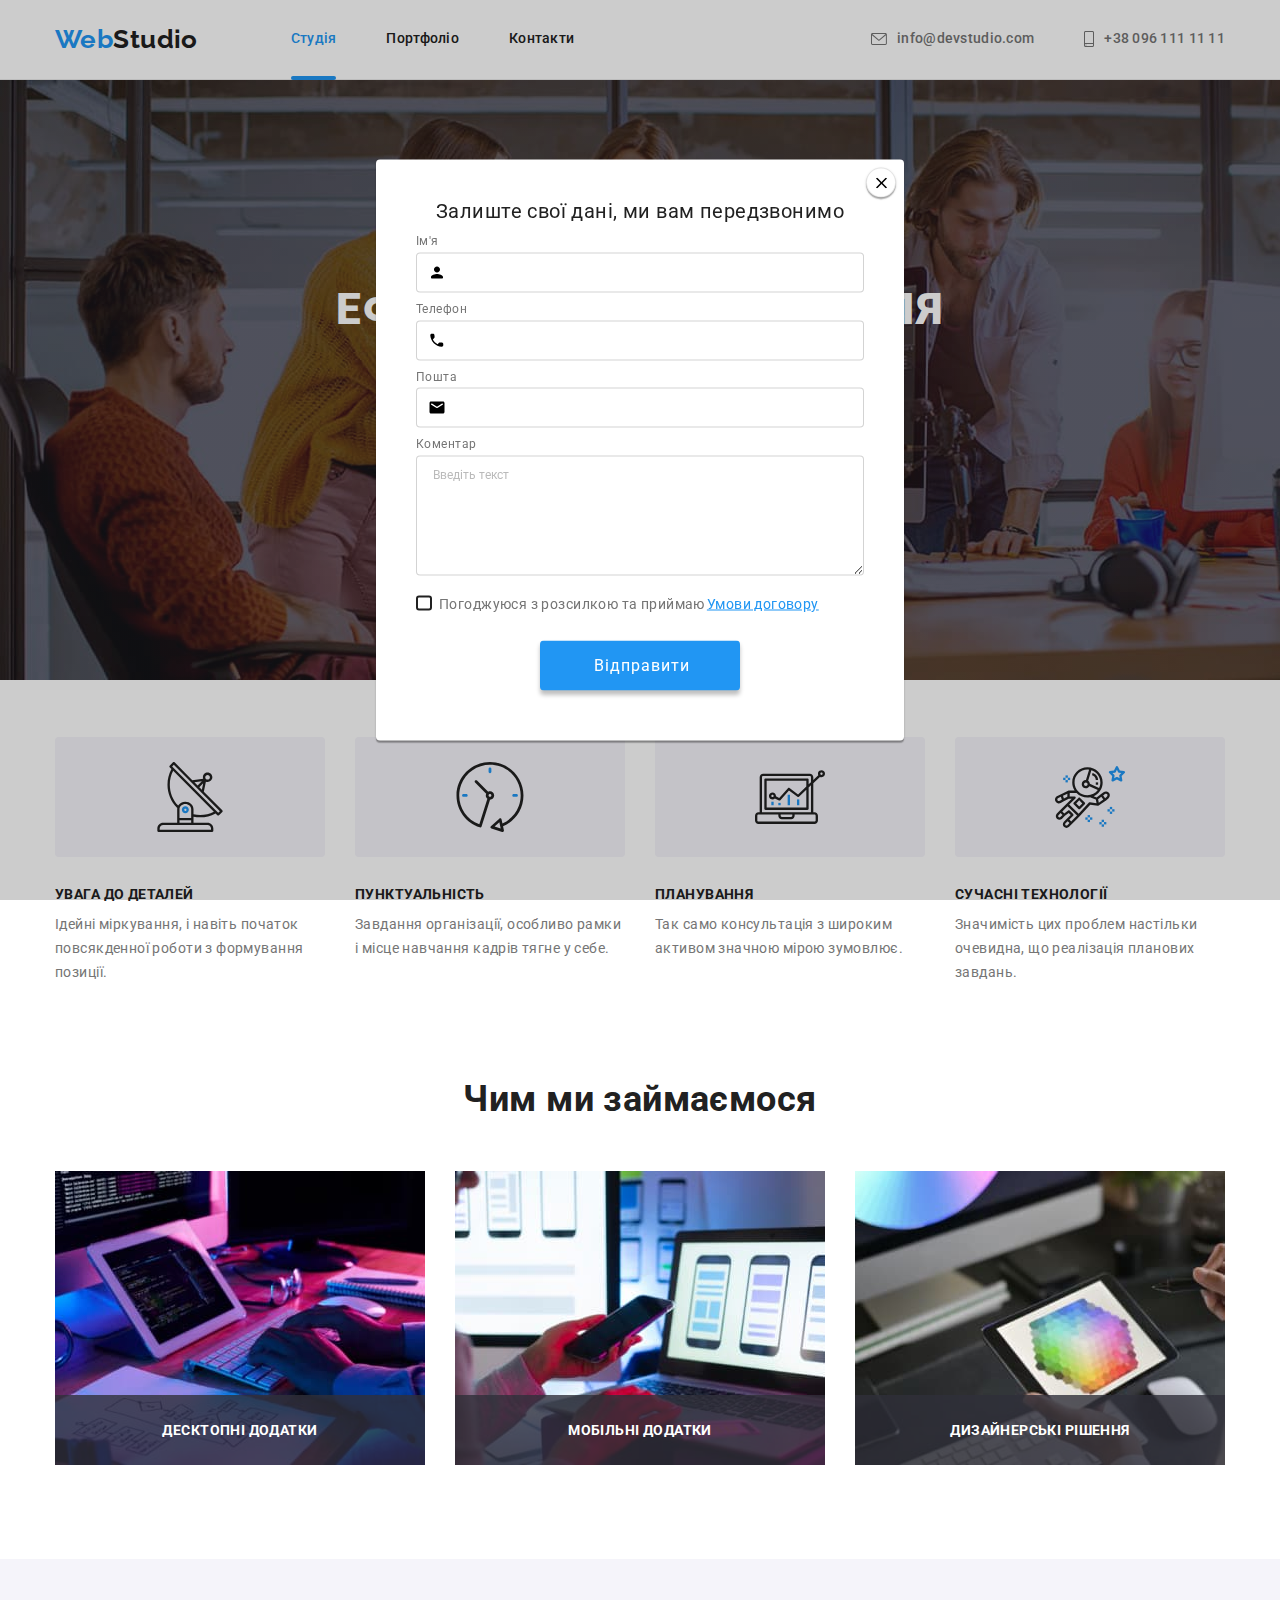
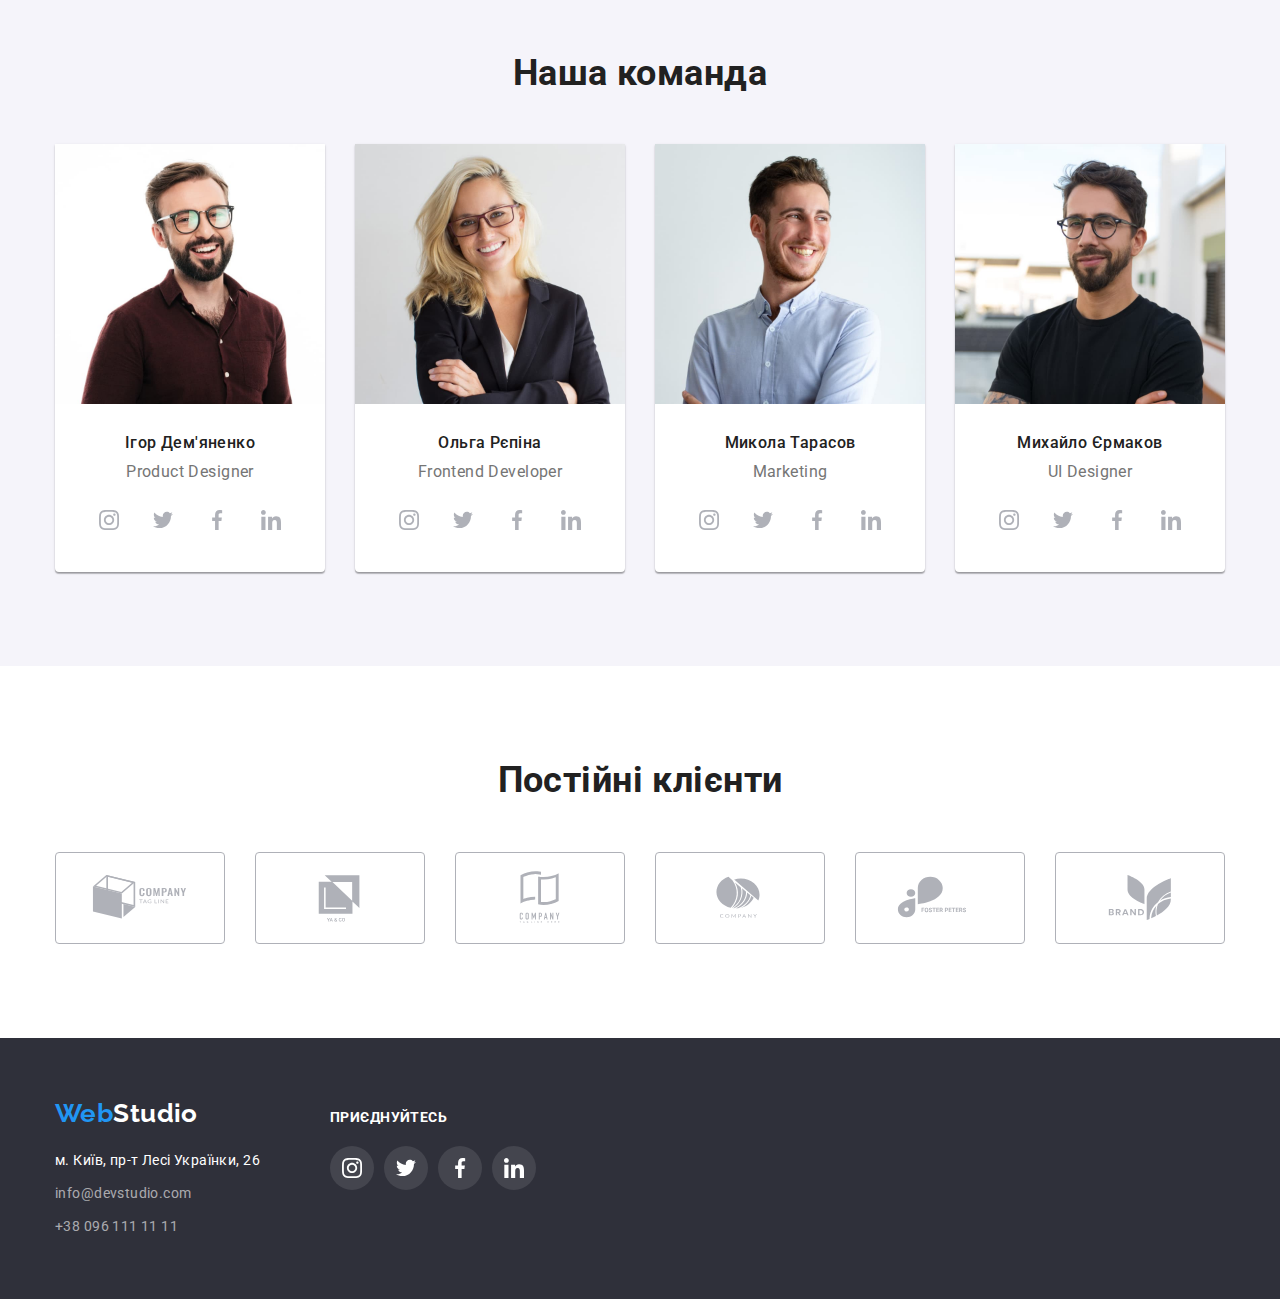
==== commit 2a2ced6e: "agreement conditions added" ====
--- a/index.html
+++ b/index.html
@@ -429,51 +429,67 @@
         <p class="modal-title">Залиште свої дані, ми вам передзвонимо</p>
         <form class="modal-form">
           <div class="input-field">
-          <label>
-            <span class="input-title">Ім'я</span>
+          <label class="input-title">Ім'я</label>
+          <div class="input-wrap">
             <input 
             type="text" 
             name="username" 
             class="input-form">
-          </label>
           <svg class="input-icon" width="18" height="18">
             <use href="./img/icons.svg#icon-person-black-18dp-1"></use>
           </svg>
+          </div>
         </div>
         <div class="input-field">
-          <label>
-            <span class="input-title">Телефон</span>
+          <label class="input-title">Телефон</label>
+          <div class="input-wrap">
             <input
             minlength="10"
             maxlength="13" 
             type="tel" 
             name="user_phone" 
             class="input-form">
-          </label>
-          <svg class="input-icon" width="18" height="18">
-            <use href="./img/icons.svg#icon-phone-black-18dp-1"></use>
-          </svg>
+            <svg class="input-icon" width="18" height="18">
+              <use href="./img/icons.svg#icon-phone-black-18dp-1"></use>
+            </svg>
+          </div>
         </div> 
         <div class="input-field">
-          <label>
-            <span class="input-title">Пошта</span>
+          <label class="input-title">Пошта</label>
+          <div class="input-wrap">
             <input 
             type="mail" 
             name="user_email" 
             class="input-form"
             required> 
-          </label>
-          <svg class="input-icon" width="18" height="18">
-            <use href="./img/icons.svg#icon-email-black-18dp-1"></use>
-          </svg>
+            <svg class="input-icon" width="18" height="18">
+              <use href="./img/icons.svg#icon-email-black-18dp-1"></use>
+            </svg>
+          </div>
         </div>
         <div class="input-field">
-          <label>  
-          <span class="input-title">Коментар</span>
+          <label class="input-title">Коментар</label>
+          <div class="input-wrap">
             <textarea name="comment" 
             class="input-form-comment"
             placeholder="Введіть текст"></textarea>
-          </label>
+          </div>
+        </div>
+        <div class="input-field">
+          <input 
+          type="checkbox" 
+          name="agreement-conditions" 
+          value="true" 
+          class="input-check"
+          id="agreement-conditions">
+          <label for="agreement-conditions" class="checkbox-text">
+            <span>
+              <svg class="check-icon" width="11" height="8">
+                <use href="./img/icons.svg#icon-Vector-2"></use>
+              </svg>
+            </span>
+            Погоджуюся з розсилкою та приймаю <a href="#" target="_blank"
+              rel="noopener noreferrer" class="agr-cond">Умови договору</a></label>
         </div>
           <button type="submit" class="form-btn">Відправити</button>
         </form>
--- a/css/styles.css
+++ b/css/styles.css
@@ -740,6 +740,16 @@
   background-color: var(--color-one--);
   border: 1px solid rgba(0, 0, 0, 0.1);
   box-shadow: 0px 1px 3px rgba(0, 0, 0, 0.12), 0px 1px 1px rgba(0, 0, 0, 0.14), 0px 2px 1px rgba(0, 0, 0, 0.2);
+
+}
+
+.modal-icon {
+ transition: fill 250ms cubic-bezier(0.4, 0, 0.2, 1);
+}
+
+.modal-button:hover,
+.modal-button:focus {
+  fill: var(--color-two--);
 }
 
 .is-hidden {
@@ -763,8 +773,8 @@
   border-radius: 4px;
   border: 1px solid rgba(33, 33, 33, 0.2);
   font-size: 12px;
-  color: rgba(117, 117, 117, 0.5);
   padding-left: 42px;
+  transition: border 250ms cubic-bezier(0.4, 0, 0.2, 1),
 }
 .input-title{
   display: block;
@@ -780,10 +790,26 @@
   width: 100%;
   border-radius: 4px;
   border: 1px solid rgba(33, 33, 33, 0.2);
-  margin-bottom: 74px;
-  padding-left: 16px;
-  padding-top: 12px;
-}
+  margin-bottom: 20px;
+  padding: 12px 16px;
+  transition: border 250ms cubic-bezier(0.4, 0, 0.2, 1);
+}
+
+
+.input-form:focus {
+  border: 1px solid var(--color-two--);
+  outline: transparent;
+}
+
+.input-form:focus + .input-icon {
+  fill: var(--color-two--);
+}
+
+.input-form-comment:focus {
+  border: 1px solid var(--color-two--); 
+  outline: transparent;
+}
+
 .input-form-comment::placeholder {
   display: block;
   font-size: 12px;
@@ -822,9 +848,61 @@
   position: relative;
 }
 
+.input-wrap{
+  position: relative;
+}
+
 .input-icon{
   position: absolute;
   left: 12px;
   top: 50%;
-
-}+  transform: translateY(-50%);
+  transition: fill 250ms cubic-bezier(0.4, 0, 0.2, 1);
+}
+
+.checkbox-text{
+  font-size: 14px;
+  color:var(--color-four--);
+  display: flex;
+}
+
+.checkbox-text span {
+  width: 16px;
+  height: 15px;
+  margin-bottom: 30px;
+  border: 2px solid var(--color-three--);
+  border-radius: 3px;
+  margin-right: 7px;
+  display: flex;
+  align-items: center;
+  justify-content: center;
+  transition: background-color 250ms cubic-bezier(0.4, 0, 0.2, 1);
+}
+
+.checkbox-text .agr-cond {
+  text-decoration: underline;
+  color: var(--color-two--);
+  display: flex;
+  padding-left: 2px;
+}
+
+.agr-cond:visited {
+  color: var(--color-two--);
+}
+.input-check {
+  display: none;
+}
+
+.check-icon{
+  fill: transparent;
+  transition: fill 250ms cubic-bezier(0.4, 0, 0.2, 1);
+}
+.input-check:checked + .checkbox-text span{
+  background-color: var(--color-two--);
+  filter: drop-shadow(0px 4px 4px rgba(0, 0, 0, 0.25));
+  border: none;
+}
+
+.input-check:checked + .checkbox-text .check-icon {
+  fill: var(--color-one--);
+} 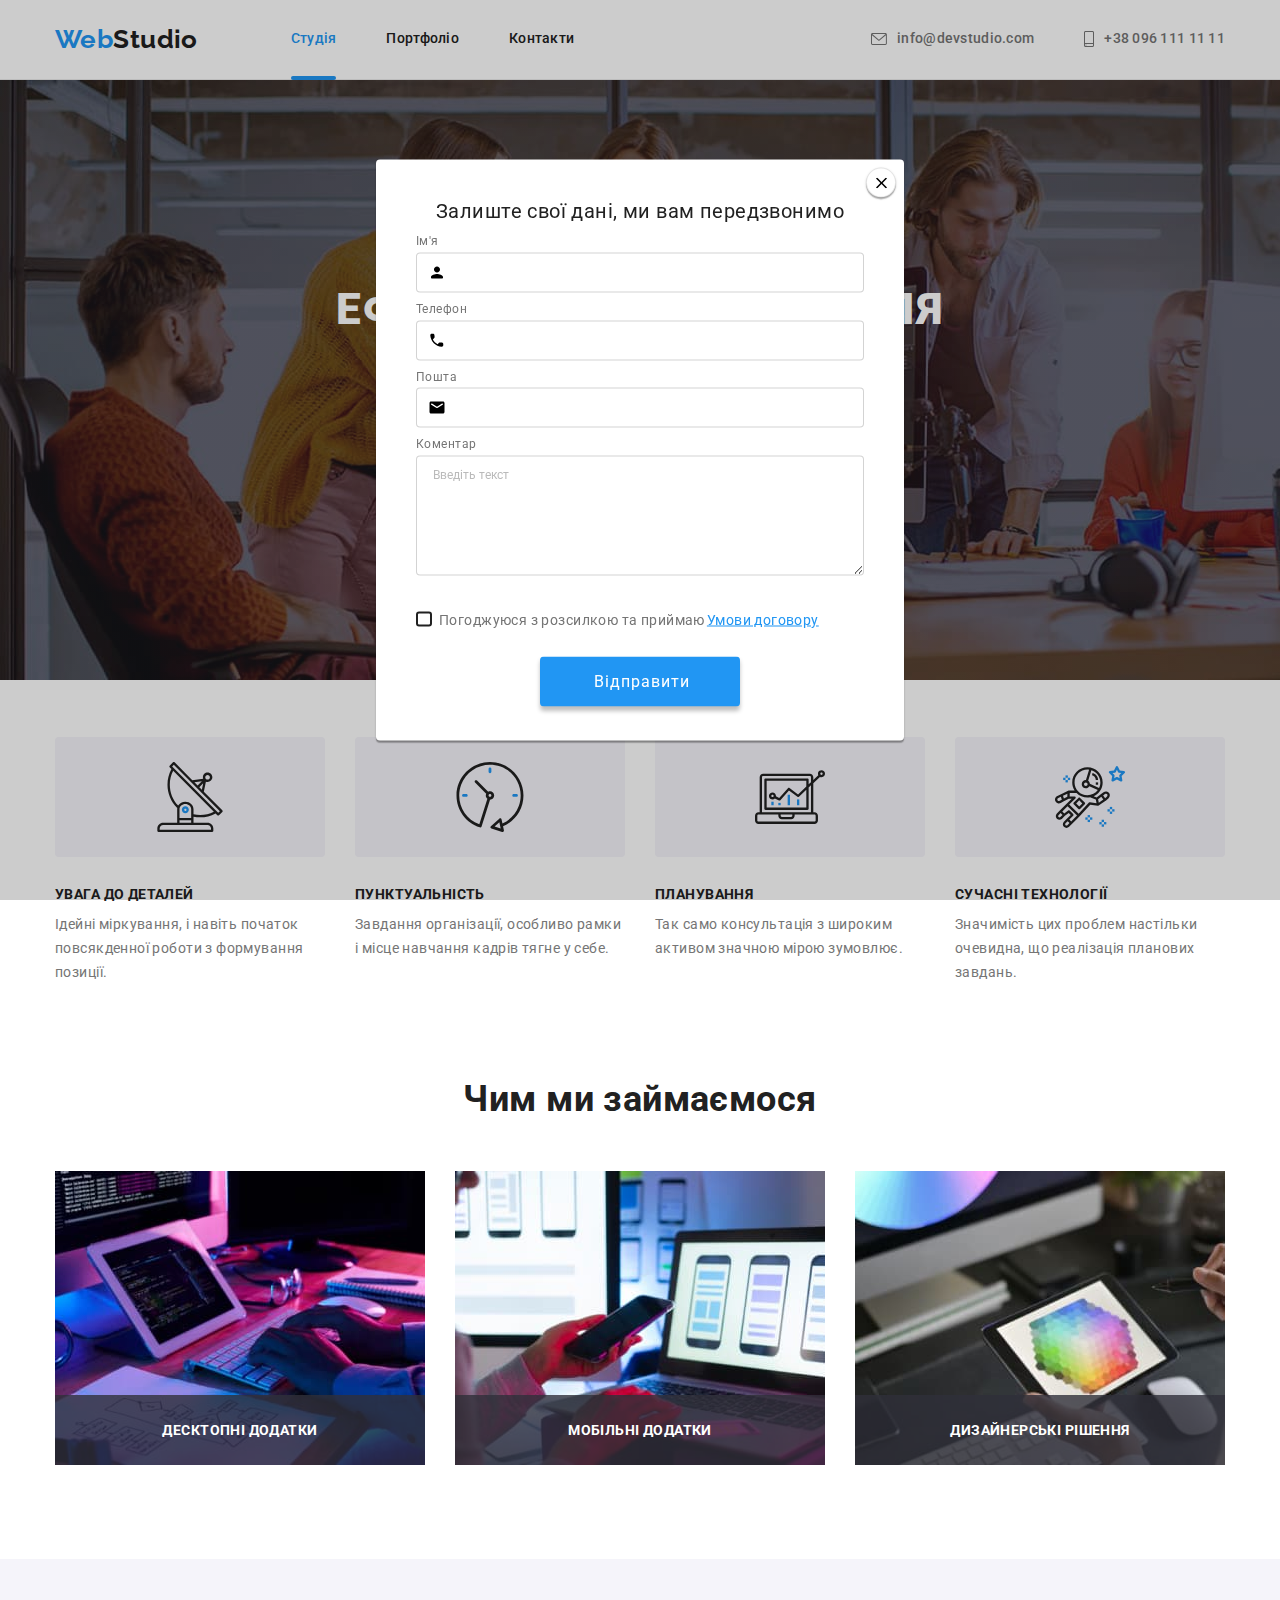
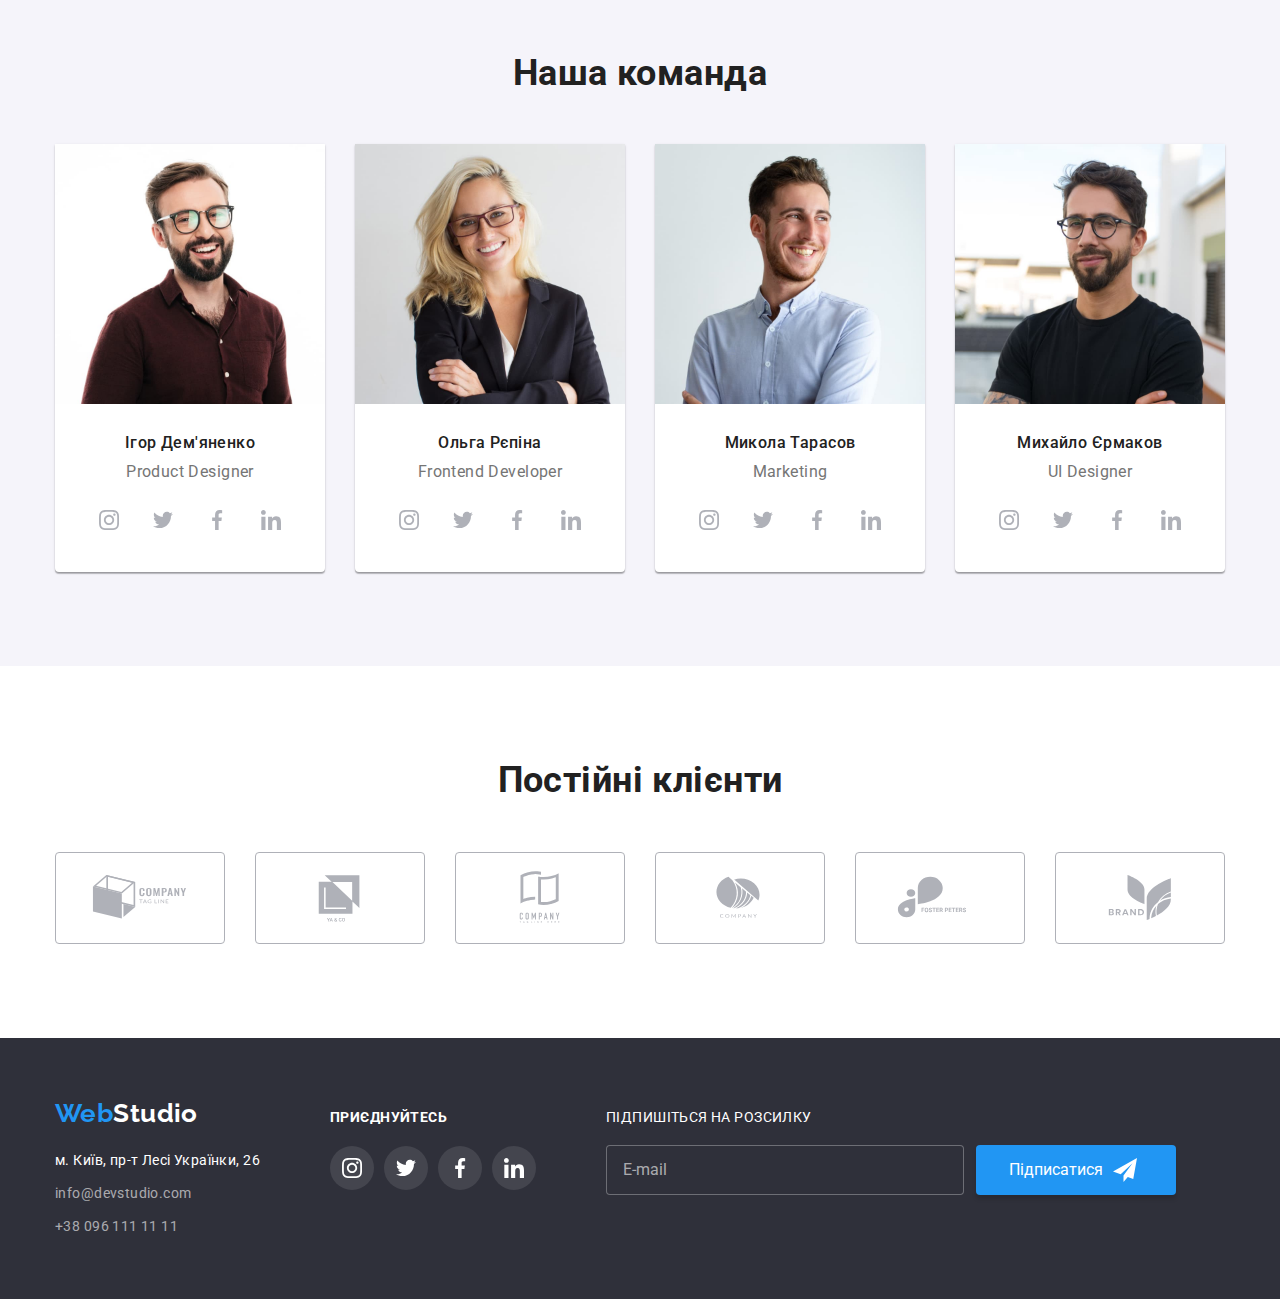
==== commit 397df6c5: "footer-subscription section added" ====
--- a/index.html
+++ b/index.html
@@ -417,6 +417,23 @@
             </li>
           </ul>
         </div>
+        <div class="footer-subscr">
+            <p class="subscr-text">Підпишіться на розсилку</p>
+              <form>
+              <div class="subscr-input-form">
+              <input 
+              type="mail" 
+              name="user_email" 
+              placeholder="E-mail" 
+              class="subscr-form"/>
+            <button type="submit" class="subscr-btn">Підписатися
+            <svg class="subscr-icon" width="24" height="24">
+              <use href="./img/icons.svg#icon-icon-send"></use>
+            </svg>
+          </button>
+          </div>
+          </form>
+        </div>
       </div>
     </footer>
     <div class="backdrop" data-modal>
--- a/css/styles.css
+++ b/css/styles.css
@@ -571,7 +571,73 @@
 .comp-net-link:hover .comp-net-icon, 
 .comp-net-link:focus .comp-net-icon {
   fill: #ffffff;
-
+}
+
+.subscr-input-form {
+  display: flex; 
+  width: 570px;
+  font-weight: 700px;
+}
+
+.subscr-text {
+  font-size: 14px;
+  font-weight: 700px;
+  color: var(--color-one--);
+  display: flex;
+  margin-top: 0;
+  margin-bottom: 20px;
+  text-transform: uppercase;
+}
+
+.subscr-form {
+  display: block;
+  width: 358px;
+  height: 50px;
+  color: var(--color-one--);
+  background-color:#2F303A;
+  border: 1px solid rgba(255, 255, 255, 0.3);
+  border-radius: 4px;
+  margin-right: 12px;
+  padding-left: 16px;
+  padding-top: 15px;
+  padding-bottom: 15px;
+}
+
+.subscr-form:focus {
+  border: 1px solid var(--color-two--);
+  outline: transparent;
+}
+
+.subscr-icon {
+  fill: var(--color-one--);
+  margin-left: 10px;
+  margin-right: 28px;
+}
+
+.subscr-form::placeholder {
+  font-size: 16px;
+  color: rgba(255, 255, 255, 0.6);
+}
+
+.subscr-btn {
+  display: flex; 
+  width: 200px;
+  height: 50px;
+  background-color: var(--color-two--);
+  color: var(--color-one--);
+  font-size: 16px;
+  font-weight: 700px;
+  padding-top: 10px;
+  padding-bottom: 10px;
+  border-radius: 4px;
+  box-shadow: 0px 4px 4px rgba(0, 0, 0, 0.15);
+  border-color: transparent;
+  align-items: center;
+  justify-content: center;
+  padding-left: 28px;
+  padding-top: 10px;
+  padding-bottom: 10px;
+  cursor: pointer;
 }
 
 /*------------------------ BACKDROP DESIGN--------------------*/
@@ -890,7 +956,9 @@
   color: var(--color-two--);
 }
 .input-check {
-  display: none;
+  -webkit-appearance: none;
+     -moz-appearance: none;
+          appearance: none;
 }
 
 .check-icon{
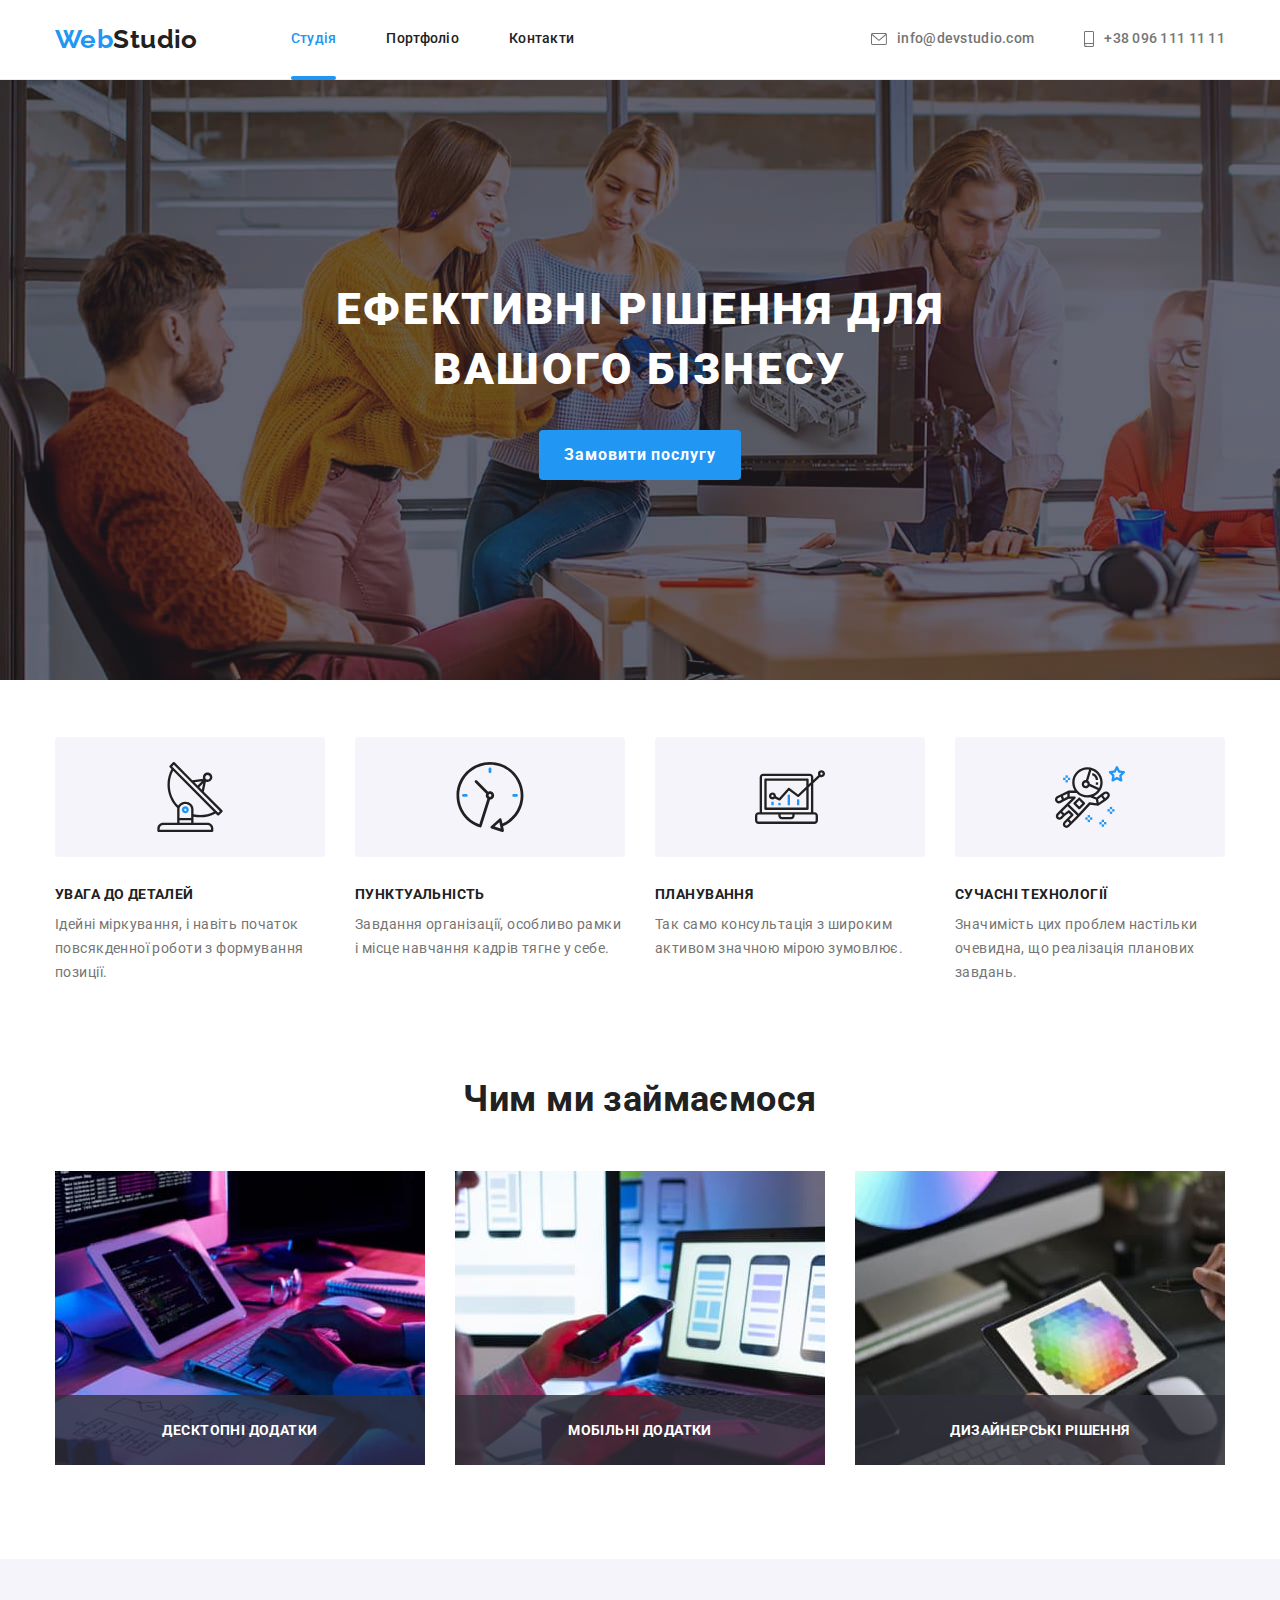
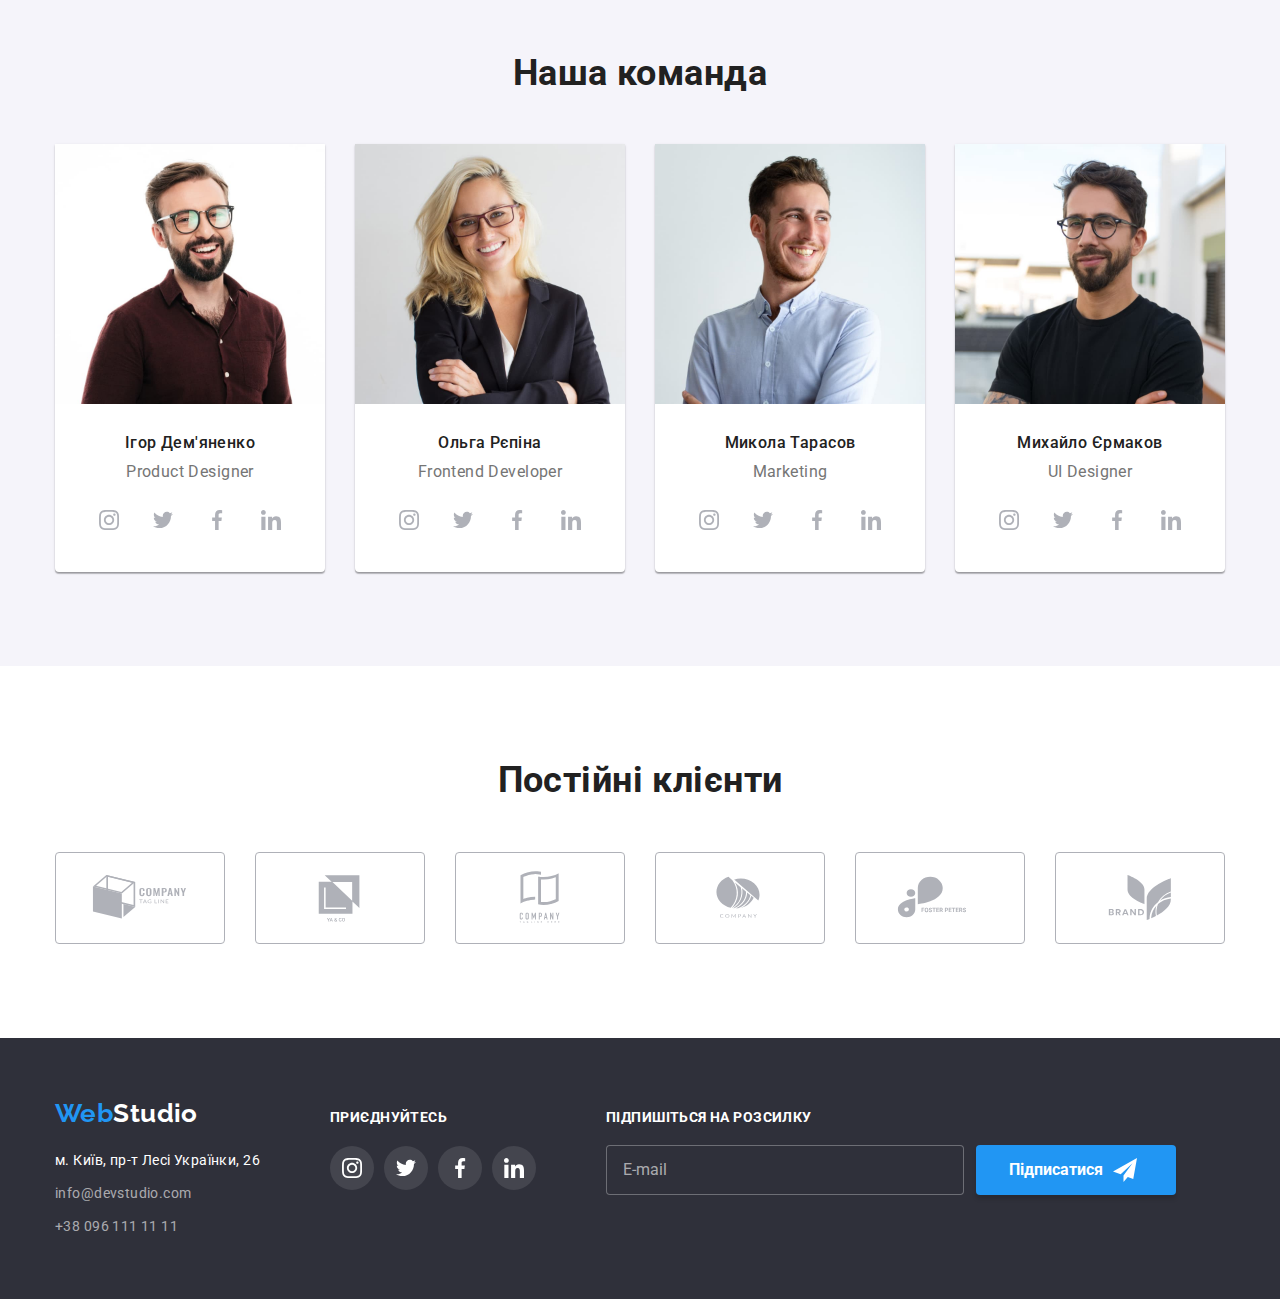
==== commit ab46364d: "homework5" ====
--- a/index.html
+++ b/index.html
@@ -419,7 +419,6 @@
         </div>
         <div class="footer-subscr">
             <p class="subscr-text">Підпишіться на розсилку</p>
-              <form>
               <div class="subscr-input-form">
               <input 
               type="mail" 
@@ -432,11 +431,10 @@
             </svg>
           </button>
           </div>
-          </form>
         </div>
       </div>
     </footer>
-    <div class="backdrop" data-modal>
+    <div class="backdrop is-hidden" data-modal>
       <div class="modal-window">
         <button type="button" class="modal-button" data-modal-close>
           <svg class="modal-icon" width="11" height="11">
--- a/css/styles.css
+++ b/css/styles.css
@@ -31,9 +31,7 @@
   padding: 0;
   margin: 0;
 }
-/* .link-design {
-  text-decoration: none;
-} */
+
 .logo-link {
   text-decoration: none;
 }
@@ -576,16 +574,15 @@
 .subscr-input-form {
   display: flex; 
   width: 570px;
-  font-weight: 700px;
+  margin-top: 20px;
 }
 
 .subscr-text {
   font-size: 14px;
-  font-weight: 700px;
-  color: var(--color-one--);
-  display: flex;
-  margin-top: 0;
-  margin-bottom: 20px;
+  font-weight: 700;
+  color: var(--color-one--);
+  margin-top: 0;
+  margin-bottom: 0px;
   text-transform: uppercase;
 }
 
@@ -626,7 +623,7 @@
   background-color: var(--color-two--);
   color: var(--color-one--);
   font-size: 16px;
-  font-weight: 700px;
+  font-weight: 700;
   padding-top: 10px;
   padding-bottom: 10px;
   border-radius: 4px;
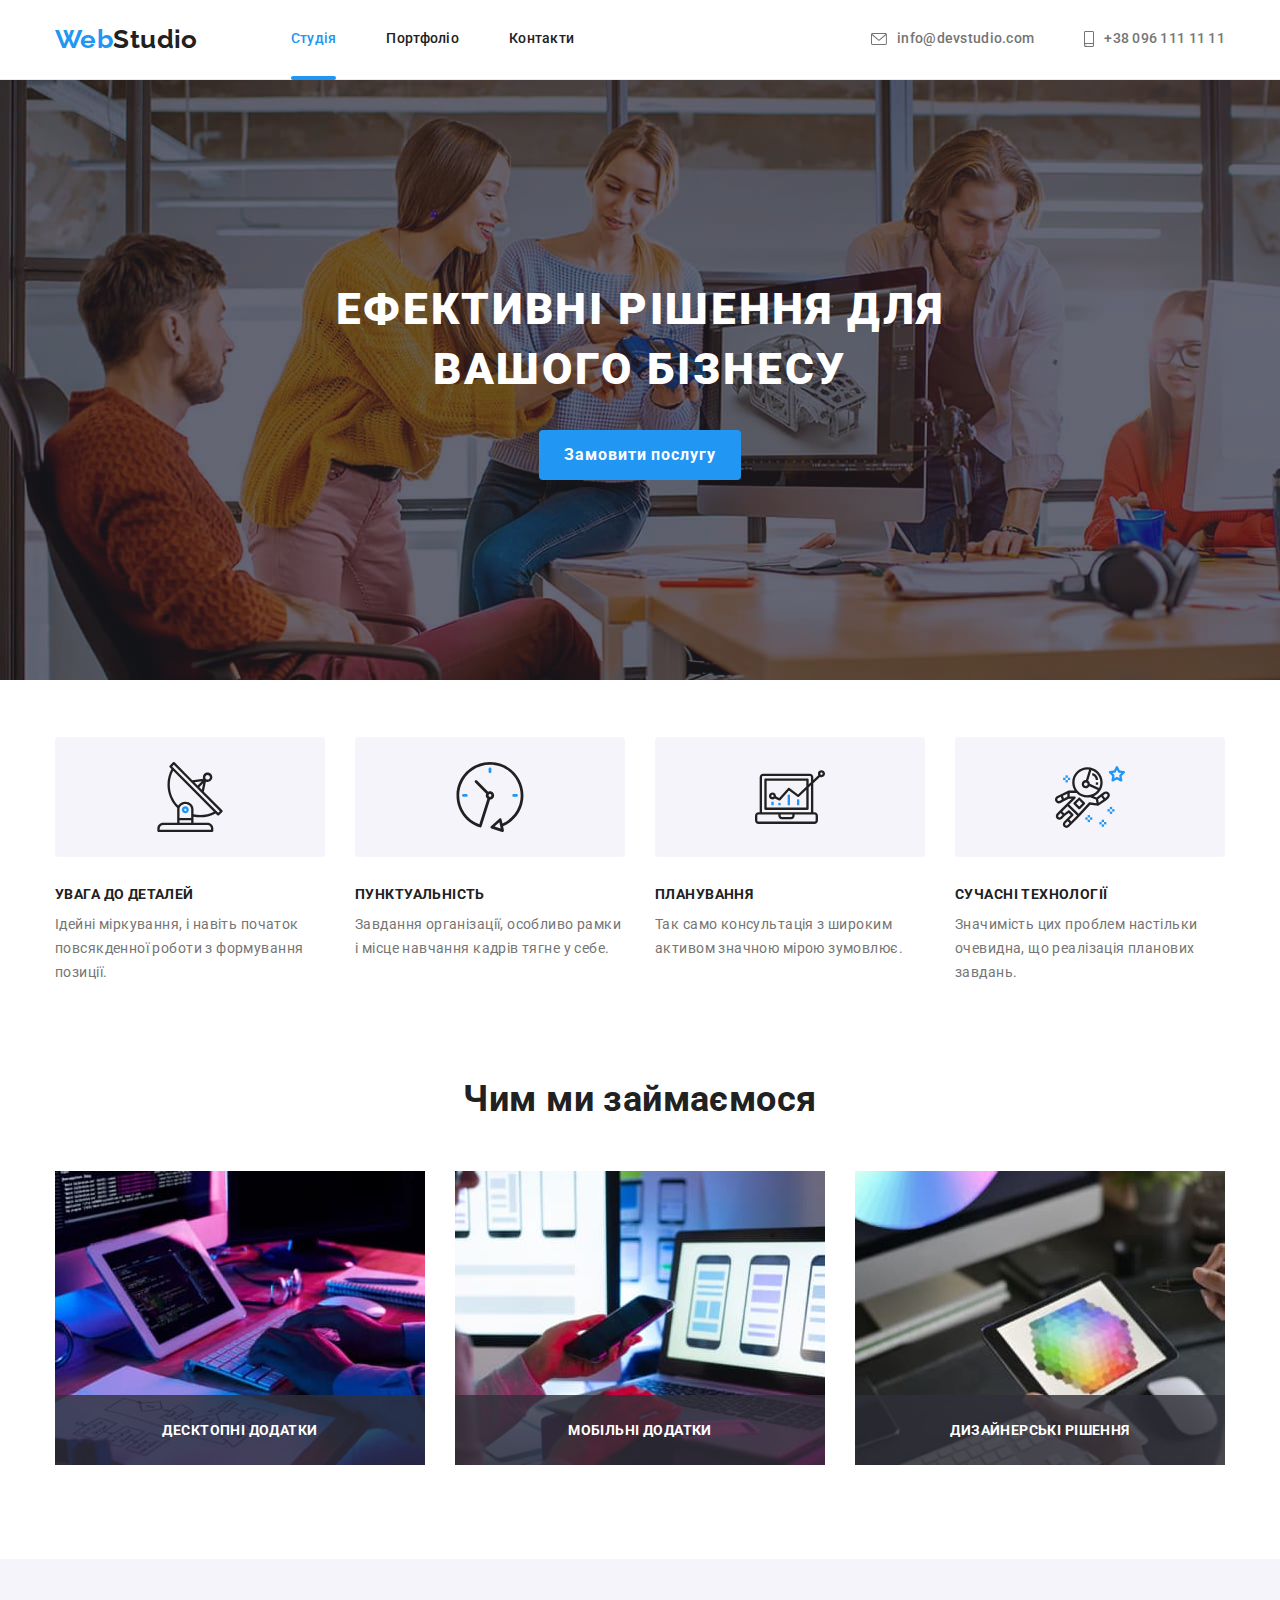
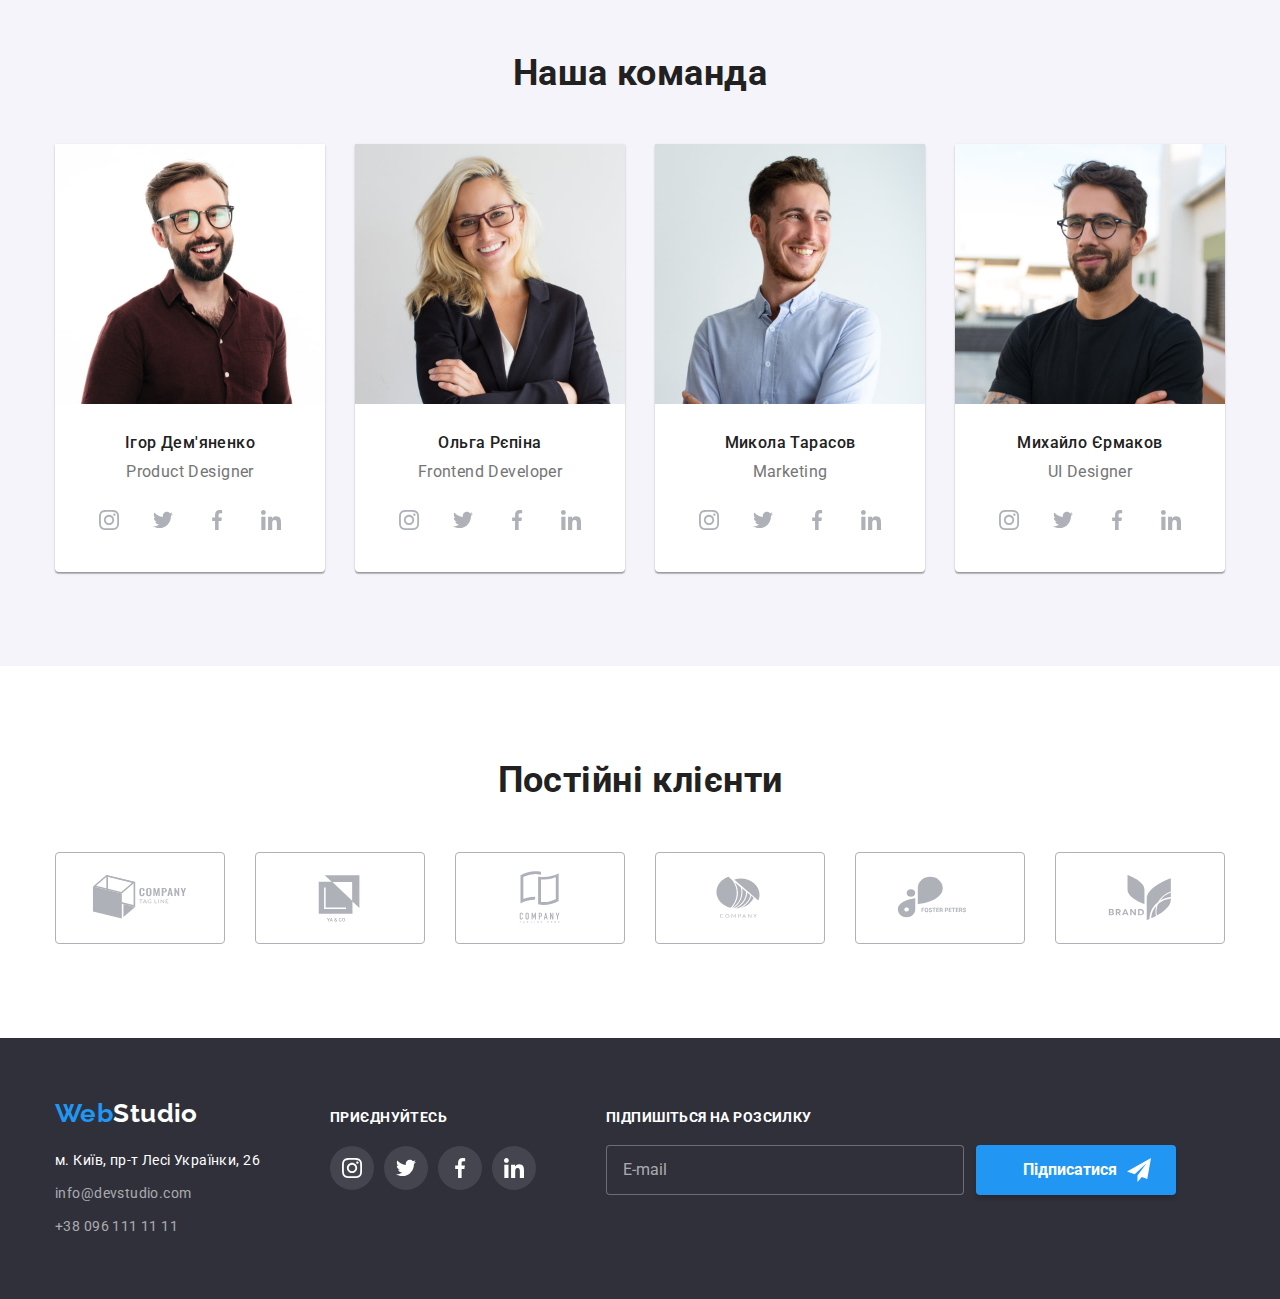
==== commit 2a0948c0: "homework6 _ last changes" ====
--- a/index.html
+++ b/index.html
@@ -419,6 +419,7 @@
         </div>
         <div class="footer-subscr">
             <p class="subscr-text">Підпишіться на розсилку</p>
+            <form>
               <div class="subscr-input-form">
               <input 
               type="mail" 
@@ -431,6 +432,7 @@
             </svg>
           </button>
           </div>
+        </form>
         </div>
       </div>
     </footer>
--- a/css/styles.css
+++ b/css/styles.css
@@ -606,9 +606,7 @@
 }
 
 .subscr-icon {
-  fill: var(--color-one--);
   margin-left: 10px;
-  margin-right: 28px;
 }
 
 .subscr-form::placeholder {
@@ -622,18 +620,15 @@
   height: 50px;
   background-color: var(--color-two--);
   color: var(--color-one--);
+  fill: currentColor;
   font-size: 16px;
   font-weight: 700;
-  padding-top: 10px;
-  padding-bottom: 10px;
   border-radius: 4px;
   box-shadow: 0px 4px 4px rgba(0, 0, 0, 0.15);
   border-color: transparent;
   align-items: center;
   justify-content: center;
   padding-left: 28px;
-  padding-top: 10px;
-  padding-bottom: 10px;
   cursor: pointer;
 }
 
@@ -707,7 +702,8 @@
   margin-bottom: 30px;
 }
 
-.project-example-item:hover .project-slider-text{
+.project-example-link:hover .project-slider-text, 
+.project-example-link:focus .project-slider-text {
 transform: translateY(0);
 }
 .project-slider {
@@ -772,10 +768,8 @@
 
 /*------------------------ MODAL WINDOW--------------------*/
 .modal-window {
-height: 581px;
 width: 528px;
 background-color: var(--color-one--);
-box-shadow: 0px 1px 3px rgba(0, 0, 0, 0.12), 0px 1px 1px rgba(0, 0, 0, 0.14), 0px 2px 1px rgba(0, 0, 0, 0.2);
 border-radius: 4px;
 position: absolute;
 top: 50%;
@@ -886,6 +880,7 @@
   background-color: var(--color-two--);
   letter-spacing: 0.06em;
   align-items: center;
+  justify-content: center;
   border-color: transparent;
   border-radius: 4px;
   box-shadow: 0px 4px 4px rgba(0, 0, 0, 0.25);
@@ -893,7 +888,6 @@
   height: 50px;
   margin-left: auto;
   margin-right: auto;
-  padding: 10px 52px;
   cursor: pointer;
   transition: background-color 250ms cubic-bezier(0.4, 0, 0.2, 1),
   box-shadow 250ms cubic-bezier(0.4, 0, 0.2, 1),
@@ -909,6 +903,10 @@
 .input-field:not(:last-of-type){
   margin-bottom: 10px;
   position: relative;
+}
+
+.input-field:last-of-type {
+  margin-bottom: 30px;
 }
 
 .input-wrap{
@@ -932,7 +930,6 @@
 .checkbox-text span {
   width: 16px;
   height: 15px;
-  margin-bottom: 30px;
   border: 2px solid var(--color-three--);
   border-radius: 3px;
   margin-right: 7px;
